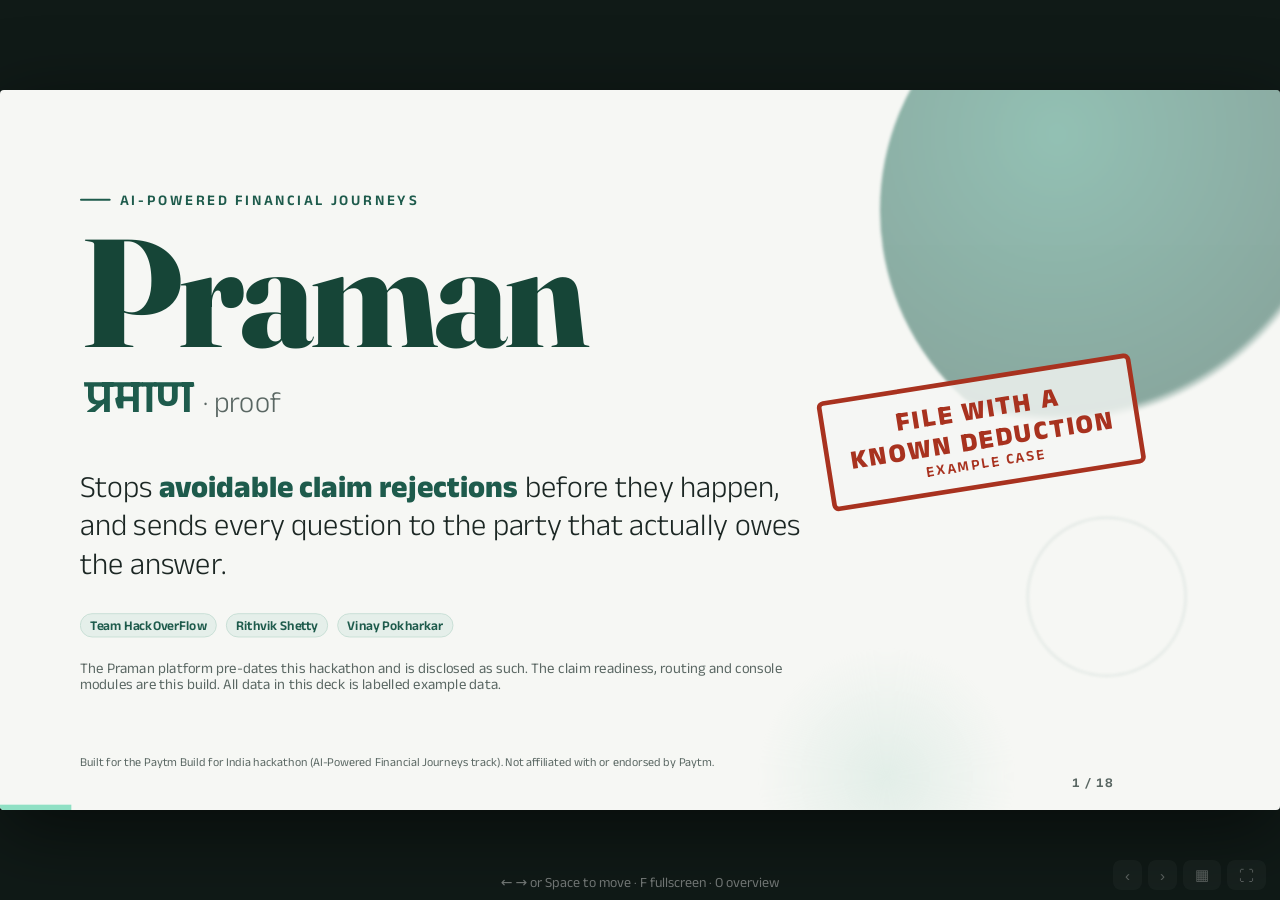
==== frontend/public/deck/index.html @ ea8243c9 "Add the pitch deck and the RAG/Sarvam Q&A prep page 18 animated slides and a 5-page Q&A prep, both s" ====
<!doctype html>
<html lang="en">
<head>
<meta charset="utf-8">
<meta name="viewport" content="width=device-width, initial-scale=1">
<title>Praman: pitch deck</title>
<link rel="preconnect" href="https://fonts.googleapis.com">
<link rel="preconnect" href="https://fonts.gstatic.com" crossorigin>
<link href="https://fonts.googleapis.com/css2?family=Anek+Devanagari:wght@400;600;800&family=Anek+Latin:wght@300;400;600;800&family=Fraunces:opsz,wght@9..144,500;9..144,700;9..144,800&display=swap" rel="stylesheet">
<style>
:root{
  --paper:#f6f7f4; --ink:#1c2724; --muted:#5a6763; --line:#d8ddd9;
  --pine:#1e5b4c; --pine-dark:#164537; --pine-wash:#e5efea;
  --stamp:#a8321f; --stamp-wash:#f8e8e4; --amber:#9a5f0c; --amber-wash:#f8eedc;
  --serif:"Fraunces",Georgia,serif;
  --sans:"Anek Latin","Anek Devanagari",ui-sans-serif,system-ui,sans-serif;
  --ease:cubic-bezier(.2,.8,.2,1);
}
*{box-sizing:border-box;margin:0;padding:0}
html,body{height:100%;overflow:hidden;background:#101a17;font-family:var(--sans);color:var(--ink);font-feature-settings:"tnum" 1}
#viewport{position:fixed;inset:0;display:grid;place-items:center}
#stage{width:1920px;height:1080px;position:absolute;left:50%;top:50%;transform:translate(-50%,-50%);transform-origin:center;flex:none;background:var(--paper);overflow:hidden;border-radius:6px;box-shadow:0 30px 120px #0008}

/* ---------- slides ---------- */
.slide{position:absolute;inset:0;padding:96px 120px 120px;display:flex;flex-direction:column;visibility:hidden;opacity:0;transition:opacity .5s var(--ease),visibility 0s .5s}
.slide.active{visibility:visible;opacity:1;transition:opacity .5s var(--ease)}
.slide.dark{background:var(--pine-dark);color:#f2f6f3}
.slide.dark .eyebrow{color:#9fd1c0}
.slide.dark .muted{color:#b8cdc5}
.eyebrow{font-weight:600;letter-spacing:.18em;text-transform:uppercase;font-size:22px;color:var(--pine);margin-bottom:22px;display:flex;gap:14px;align-items:center}
.eyebrow::before{content:"";width:46px;height:3px;background:currentColor;border-radius:2px}
h1,h2,h3{font-family:var(--serif);font-weight:700;letter-spacing:-.01em;line-height:1.05}
h2{font-size:78px;max-width:1500px}
h2 em{font-style:normal;color:var(--pine)} .dark h2 em{color:#8fe0c4}
.sub{font-size:32px;color:var(--muted);margin-top:22px;max-width:1350px;line-height:1.35}
.muted{color:var(--muted)}
.body{flex:1;display:flex;align-items:center;gap:60px;margin-top:40px;min-height:0}
.badge{display:inline-flex;align-items:center;gap:8px;font-size:20px;font-weight:600;padding:6px 14px;border-radius:99px;background:var(--amber-wash);color:var(--amber);border:1.5px solid #e6cd9e;white-space:nowrap}
.badge.pine{background:var(--pine-wash);color:var(--pine);border-color:#b8d6cb}
.badge.red{background:var(--stamp-wash);color:var(--stamp);border-color:#e9bdb4}
.note{font-size:20px;color:var(--muted)}
.footer-credit{position:absolute;left:120px;right:120px;bottom:62px;font-size:18px;color:var(--muted);display:flex;justify-content:space-between}
.dark .footer-credit{color:#a5bdb4}

/* ---------- reveal ---------- */
.rv{opacity:0;transform:translateY(34px)}
.active .rv{animation:rise .8s var(--ease) forwards;animation-delay:calc(var(--i,0)*110ms + 150ms)}
.rv.pop{transform:scale(.8)}
.active .rv.pop{animation-name:pop;animation-timing-function:cubic-bezier(.3,1.5,.5,1)}
.rv.left{transform:translateX(-60px)} .active .rv.left{animation-name:fromLeft}
.rv.right{transform:translateX(60px)} .active .rv.right{animation-name:fromRight}
@keyframes rise{to{opacity:1;transform:none}}
@keyframes pop{to{opacity:1;transform:none}}
@keyframes fromLeft{to{opacity:1;transform:none}}
@keyframes fromRight{to{opacity:1;transform:none}}

/* ---------- 1 title ---------- */
#s1{justify-content:center}
#s1 .bg{position:absolute;inset:0;overflow:hidden;pointer-events:none}
#s1 .orb{position:absolute;border-radius:50%;filter:blur(2px);opacity:.5}
#s1 .o1{width:760px;height:760px;right:-160px;top:-200px;background:radial-gradient(circle at 35% 35%,#2f8a73,#1e5b4c 60%,transparent 62%);animation:drift 14s ease-in-out infinite alternate}
#s1 .o2{width:420px;height:420px;right:380px;bottom:-160px;background:radial-gradient(circle,#cfe5dc,transparent 65%);animation:drift 11s ease-in-out infinite alternate-reverse}
#s1 .o3{width:240px;height:240px;right:140px;bottom:200px;border:3px solid #1e5b4c33;background:none;animation:drift 9s ease-in-out infinite alternate}
@keyframes drift{from{transform:translate(0,0) scale(1)}to{transform:translate(-40px,30px) scale(1.06)}}
#s1 .name{font-family:var(--serif);font-weight:800;font-size:230px;line-height:.9;letter-spacing:-.03em;color:var(--pine-dark)}
#s1 .name span{display:inline-block;opacity:0;transform:translateY(80px) rotate(4deg)}
.active#s1 .name span{animation:letter .9s var(--ease) forwards;animation-delay:calc(var(--k)*80ms + 200ms)}
@keyframes letter{to{opacity:1;transform:none}}
#s1 .deva{font-size:70px;font-weight:600;color:var(--pine);margin:6px 0 0 8px}
#s1 .tag{font-size:46px;max-width:1100px;margin-top:36px;line-height:1.25;font-weight:300}
#s1 .tag b{font-weight:800;color:var(--pine)}
#s1 .team{margin-top:46px;display:flex;gap:14px;flex-wrap:wrap}
#s1 .stamp{position:absolute;right:210px;top:430px;transform:rotate(-9deg) scale(2.4);opacity:0;border:7px solid var(--stamp);color:var(--stamp);padding:18px 30px;font-weight:800;font-size:40px;letter-spacing:.08em;text-align:center;line-height:1.15;border-radius:10px;background:#f6f7f4cc}
.active#s1 .stamp{animation:slam .6s cubic-bezier(.5,0,.3,1.4) forwards 1.8s}
.stamp small{display:block;font-size:22px;letter-spacing:.14em;font-weight:600}
@keyframes slam{60%{opacity:1;transform:rotate(-9deg) scale(.94)}to{opacity:1;transform:rotate(-9deg) scale(1)}}
#s1 .disclose{margin-top:34px;font-size:22px;color:var(--muted);max-width:1100px}

/* ---------- 2 problem ---------- */
.cards4{display:grid;grid-template-columns:repeat(4,1fr);gap:28px;width:100%}
.card{background:#fff;border:1.5px solid var(--line);border-radius:22px;padding:34px 32px;position:relative;overflow:hidden}
.card h3{font-size:36px;margin:18px 0 10px}
.card p{font-size:25px;color:var(--muted);line-height:1.35}
.ico{width:76px;height:76px;border-radius:20px;background:var(--stamp-wash);display:grid;place-items:center}
.ico svg{width:44px;height:44px;stroke:var(--stamp);fill:none;stroke-width:2.4;stroke-linecap:round;stroke-linejoin:round}
.ico.pine{background:var(--pine-wash)} .ico.pine svg{stroke:var(--pine)}
.ico.amber{background:var(--amber-wash)} .ico.amber svg{stroke:var(--amber)}
.card .x{position:absolute;right:22px;top:20px;font-weight:800;color:var(--stamp);font-size:20px;letter-spacing:.12em;opacity:0}
.active .card .x{animation:rise .5s forwards;animation-delay:calc(var(--i)*110ms + 1.4s)}
.banner{margin-top:44px;width:100%;background:var(--ink);color:#fff;border-radius:22px;padding:30px 44px;font-size:36px;font-family:var(--serif);display:flex;justify-content:space-between;align-items:center}
.banner b{color:#ff9d8a}

/* ---------- 3 relay ---------- */
.relay{display:grid;grid-template-columns:1fr 1fr;gap:50px;width:100%}
.lane{background:#fff;border:1.5px solid var(--line);border-radius:26px;padding:34px 38px 38px}
.lane h3{font-size:34px;margin-bottom:6px}
.lane.good{border-color:#9cc7b9;background:linear-gradient(#fff,var(--pine-wash))}
.track{position:relative;height:300px;margin-top:20px}
.node{position:absolute;width:190px;text-align:center;font-weight:600;font-size:23px;transform:translate(-50%,-50%);top:50%}
.node i{display:block;width:96px;height:96px;margin:0 auto 12px;border-radius:50%;background:var(--ink);color:#fff;font-style:normal;display:grid;place-items:center;font-size:42px}
.node.pr i{background:var(--pine)} .node.ins i{background:#42524d} .node.dist i{background:var(--amber)}
.node.dim{opacity:.28}
.wire{position:absolute;top:50%;height:4px;background:var(--line);border-radius:3px;transform:translateY(-50%)}
.pkt{position:absolute;top:50%;width:26px;height:26px;margin-top:-13px;border-radius:50%;background:var(--stamp);opacity:0}
.active .pkt{animation:travel 2.4s linear infinite;animation-delay:var(--dl,0s)}
.pkt.back{background:var(--amber);animation-name:travelBack}
.pkt.go{background:var(--pine)}
@keyframes travel{0%{left:var(--a);opacity:0}10%{opacity:1}90%{opacity:1}100%{left:var(--b);opacity:0}}
@keyframes travelBack{0%{left:var(--b);opacity:0}10%{opacity:1}90%{opacity:1}100%{left:var(--a);opacity:0}}
.lane .cap{font-size:25px;color:var(--muted);line-height:1.35;margin-top:10px}
.lane .cap b{color:var(--ink)}

/* ---------- 4 promises ---------- */
.three{display:grid;grid-template-columns:repeat(3,1fr);gap:30px;width:100%}
.promise{background:#fff;border-radius:26px;border:1.5px solid var(--line);padding:42px 38px;position:relative;overflow:hidden;min-height:430px}
.promise .n{font-family:var(--serif);font-size:130px;font-weight:800;color:var(--pine-wash);position:absolute;right:26px;top:-8px;line-height:1}
.promise h3{font-size:44px;margin:90px 0 16px;position:relative}
.promise p{font-size:27px;color:var(--muted);line-height:1.4;position:relative}
.nots{margin-top:36px;display:flex;gap:16px;align-items:center;font-size:24px;color:var(--muted);flex-wrap:wrap}

/* ---------- 5 architecture ---------- */
.arch{display:grid;grid-template-columns:230px 24px 270px 24px 270px 24px 1fr 24px 250px;align-items:center;width:100%;gap:0}
.col{display:flex;flex-direction:column;gap:16px}
.box{background:#fff;border:2px solid var(--line);border-radius:18px;padding:18px 20px;font-size:21px;line-height:1.25;transition:all .5s var(--ease);position:relative}
.box b{display:block;font-size:25px;font-family:var(--serif);margin-bottom:4px}
.box.lit{border-color:var(--pine);background:var(--pine-wash);transform:scale(1.04);box-shadow:0 14px 34px #1e5b4c33}
.arrow{font-size:34px;color:var(--line);text-align:center;transition:color .4s}
.arrow.lit{color:var(--pine)}
.lanes .box{padding:14px 18px;font-size:19px}
.lanes .box b{font-size:22px}
.lanes{display:flex;flex-direction:column;gap:14px}
.pipeline{display:flex;gap:8px;align-items:center;flex-wrap:wrap;margin-top:6px;font-size:17px;color:var(--muted)}
.pipeline u{text-decoration:none;background:#fff;border:1.5px solid var(--line);padding:3px 9px;border-radius:8px;transition:.4s}
.pipeline u.lit{background:var(--pine);color:#fff;border-color:var(--pine)}

/* ---------- 5b news ---------- */
.nw{display:grid;grid-template-columns:1fr 1fr;gap:50px;width:100%;align-items:stretch}
.nwflow{display:flex;flex-direction:column;gap:14px}
.nwrow{display:grid;grid-template-columns:1fr 38px 1fr;align-items:center;gap:0}
.feeds{display:grid;grid-template-columns:1fr 1fr;gap:10px}
.feed{background:#fff;border:2px solid var(--line);border-radius:14px;padding:12px 16px;font-size:21px;font-weight:600;transition:all .5s var(--ease);position:relative}
.feed small{display:block;font-weight:400;font-size:16px;color:var(--muted)}
.feed.lit{border-color:var(--pine);background:var(--pine-wash);transform:scale(1.03)}
.feed.lit::after{content:"";position:absolute;right:12px;top:14px;width:12px;height:12px;border-radius:50%;background:var(--pine);animation:pulse2 1.4s infinite}
@keyframes pulse2{0%{box-shadow:0 0 0 0 #1e5b4c88}100%{box-shadow:0 0 0 14px #1e5b4c00}}
.nstep{background:#fff;border:2px solid var(--line);border-radius:16px;padding:14px 20px;font-size:23px;transition:all .5s var(--ease)}
.nstep b{font-family:var(--serif);font-size:25px;display:block}
.nstep span{color:var(--muted);font-size:19px}
.nstep.lit{border-color:var(--pine);background:var(--pine-wash)}
.ndown{text-align:center;color:var(--line);font-size:26px;line-height:.8;transition:color .4s}
.ndown.lit{color:var(--pine)}
.ans{background:#fff;border:2px solid var(--line);border-radius:24px;padding:30px 34px;display:flex;flex-direction:column;gap:16px;opacity:.25;transition:opacity .7s}
.ans.on{opacity:1;border-color:#9cc7b9;box-shadow:0 20px 50px #1e5b4c1f}
.ans .q{font-size:22px;color:var(--muted)}
.ans .a{font-size:27px;line-height:1.4}
.ans .cite{display:inline-block;font-size:20px;background:var(--amber-wash);color:var(--amber);border:1.5px solid #e6cd9e;border-radius:99px;padding:4px 14px;font-weight:600}
.ans .notebox{font-size:21px;background:var(--stamp-wash);border-left:6px solid var(--stamp);padding:12px 18px;border-radius:0 12px 12px 0;color:#5b1f14}
.nrules{display:flex;gap:10px;flex-wrap:wrap;margin-top:auto}

/* ---------- 6 readiness ---------- */
.demo{display:grid;grid-template-columns:600px 1fr;gap:56px;width:100%;align-items:stretch}
.phone{background:#e9efe9;border-radius:44px;border:10px solid var(--ink);height:690px;display:flex;flex-direction:column;overflow:hidden;box-shadow:0 30px 60px #0003}
.phone .top{background:var(--pine-dark);color:#fff;padding:18px 24px;font-weight:600;font-size:23px;display:flex;justify-content:space-between}
.phone .msgs{flex:1;padding:18px;display:flex;flex-direction:column;gap:12px;overflow:hidden;justify-content:flex-end}
.msg{max-width:88%;padding:12px 16px;border-radius:16px;font-size:21px;line-height:1.3;opacity:0;transform:translateY(16px) scale(.96);transition:all .45s var(--ease)}
.msg.show{opacity:1;transform:none}
.msg.me{align-self:flex-end;background:#d9f0d2;border-bottom-right-radius:4px}
.msg.bot{align-self:flex-start;background:#fff;border-bottom-left-radius:4px}
.msg .wave{display:flex;gap:3px;align-items:center;height:26px}
.msg .wave i{display:block;width:4px;background:var(--pine);border-radius:2px;animation:wave 1s ease-in-out infinite}
@keyframes wave{50%{height:100%}}
.msg .wave i{height:30%}
.msg .photo{width:150px;height:76px;border-radius:10px;background:repeating-linear-gradient(0deg,#fff 0 12px,#e5ebe7 12px 14px);border:1.5px solid var(--line);display:grid;place-items:center;font-size:18px;color:var(--muted)}
.typing{display:inline-flex;gap:5px}.typing i{width:8px;height:8px;border-radius:50%;background:#99a;animation:blink 1s infinite}.typing i:nth-child(2){animation-delay:.2s}.typing i:nth-child(3){animation-delay:.4s}
@keyframes blink{50%{opacity:.2}}
.calc{background:#fff;border:1.5px solid var(--line);border-radius:26px;padding:30px 36px;display:flex;flex-direction:column;gap:18px}
.calc h3{font-size:30px}
.bill{display:flex;height:84px;border-radius:14px;overflow:hidden;border:1.5px solid var(--line);width:100%}
.seg{height:100%;display:grid;place-items:center;font-size:19px;font-weight:600;color:#fff;transform-origin:left;transform:scaleX(0);transition:transform 1s var(--ease);white-space:nowrap}
.seg.on{transform:none}
.seg.ded{background:var(--amber);justify-content:start;padding-left:22px;position:relative} .seg.exm{background:var(--pine)}
.seg.cut{background:repeating-linear-gradient(45deg,var(--stamp) 0 10px,#c4513d 10px 20px)}
.legend{display:flex;gap:26px;font-size:21px;color:var(--muted);flex-wrap:wrap}
.legend span::before{content:"";display:inline-block;width:16px;height:16px;border-radius:4px;margin-right:8px;vertical-align:-2px;background:var(--c)}
.formula{display:grid;grid-template-columns:repeat(3,1fr);gap:14px}
.f{background:var(--paper);border-radius:16px;padding:14px 18px;opacity:0;transform:translateY(14px);transition:all .6s var(--ease)}
.f.on{opacity:1;transform:none}
.f small{display:block;font-size:18px;color:var(--muted);margin-bottom:4px}
.f strong{font-family:var(--serif);font-size:34px}
.result{display:flex;align-items:center;gap:24px;background:var(--amber-wash);border:2px solid #e6cd9e;border-radius:20px;padding:16px 28px;opacity:0;transform:scale(.96);transition:all .6s var(--ease)}
.result.on{opacity:1;transform:none}
.result .big{font-family:var(--serif);font-weight:800;font-size:68px;color:var(--amber)}
.result p{font-size:23px;line-height:1.3}

/* ---------- 7 outcomes ---------- */
.out{display:grid;grid-template-columns:repeat(3,1fr);gap:30px;width:100%}
.oc{border-radius:26px;padding:40px 36px;min-height:470px;border:3px solid;position:relative;display:flex;flex-direction:column}
.oc.file{background:var(--pine-wash);border-color:var(--pine)}
.oc.hold{background:var(--stamp-wash);border-color:var(--stamp)}
.oc.cut{background:var(--amber-wash);border-color:var(--amber)}
.oc .lab{font-weight:800;letter-spacing:.14em;font-size:21px}
.oc.file .lab{color:var(--pine)} .oc.hold .lab{color:var(--stamp)} .oc.cut .lab{color:var(--amber)}
.oc h3{font-size:52px;margin:16px 0 18px}
.oc p{font-size:26px;line-height:1.38}
.oc .ex{margin-top:auto;font-size:22px;color:var(--muted);border-top:1.5px dashed #0003;padding-top:16px}
.oc .ex b{display:block;font-size:34px;font-family:var(--serif);color:var(--ink)}
.demo-tag{position:absolute;top:-18px;right:26px;background:var(--ink);color:#fff;font-size:18px;font-weight:600;padding:5px 14px;border-radius:99px}
.nextact{margin-top:34px;font-size:30px;display:flex;gap:18px;align-items:center}
.nextact b{font-family:var(--serif)}

/* ---------- 8 engine ---------- */
.rules{flex:1.5;display:flex;flex-direction:column;gap:11px}
.rule{display:grid;grid-template-columns:420px 210px 1fr;align-items:center;gap:18px;background:#fff;border:1.5px solid var(--line);border-radius:14px;padding:11px 20px;font-size:22px}
.rule code{font-family:ui-monospace,Consolas,monospace;font-size:21px;color:var(--pine-dark);font-weight:600}
.kind{font-family:ui-monospace,Consolas,monospace;font-size:17px;background:var(--paper);border:1px solid var(--line);padding:3px 10px;border-radius:7px;color:var(--muted);justify-self:start}
.eff{font-size:20px;color:var(--muted)}
.side{flex:1;display:flex;flex-direction:column;gap:22px}
.pure{background:var(--ink);color:#fff;border-radius:24px;padding:30px 34px}
.pure h3{font-size:34px;margin-bottom:14px;color:#8fe0c4}
.pure li{list-style:none;font-size:25px;padding:7px 0;display:flex;gap:12px}
.pure li::before{content:"✓";color:#8fe0c4;font-weight:800}
.three-tests{background:#fff;border:1.5px solid var(--line);border-radius:24px;padding:26px 32px}
.three-tests h3{font-size:30px;margin-bottom:14px}
.chips{display:flex;gap:12px;flex-wrap:wrap}

/* ---------- 9 missing fact ---------- */
.facts{display:grid;grid-template-columns:repeat(3,1fr);gap:20px;flex:1.1}
.fact{background:#fff;border:2px dashed var(--line);border-radius:18px;padding:20px 24px;transition:all .6s var(--ease);min-height:128px}
.fact small{display:block;color:var(--muted);font-size:20px;font-family:ui-monospace,Consolas,monospace}
.fact strong{font-family:var(--serif);font-size:48px;color:#b9c2be}
.fact.on{border-style:solid;border-color:var(--pine);background:var(--pine-wash)}
.fact.on strong{color:var(--pine-dark)}
.verdictbox{flex:1;border-radius:28px;padding:40px 44px;transition:all .6s var(--ease);border:3px solid;min-height:480px;display:flex;flex-direction:column;gap:14px}
.verdictbox.pending{background:#fff;border-color:var(--line)}
.verdictbox.done{background:var(--stamp-wash);border-color:var(--stamp)}
.verdictbox .lab{font-weight:800;letter-spacing:.14em;font-size:22px}
.verdictbox h3{font-size:58px}
.verdictbox p{font-size:28px;line-height:1.4}
.verdictbox .swap{transition:opacity .35s}

/* ---------- 10 checklist ---------- */
.cl{display:grid;grid-template-columns:1fr 1fr;gap:56px;width:100%;align-items:center}
.slots{display:flex;flex-direction:column;gap:14px}
.slot{display:flex;align-items:center;gap:22px;background:#fff;border:2px solid var(--line);border-radius:18px;padding:18px 26px;font-size:30px;transition:all .5s var(--ease)}
.slot .n{width:44px;height:44px;border-radius:50%;background:var(--paper);display:grid;place-items:center;font-size:22px;font-weight:700;color:var(--muted);transition:.4s;flex:none}
.slot .st{margin-left:auto;font-size:21px;color:var(--muted)}
.slot.got{border-color:var(--pine);background:var(--pine-wash)}
.slot.got .n{background:var(--pine);color:#fff}
.slot.got .st{color:var(--pine);font-weight:600}
.slot.flash{transform:scale(1.03)}
.inbox{position:relative;height:520px;background:#e9efe9;border-radius:30px;overflow:hidden;padding:26px}
.inbox .big{position:absolute;right:28px;top:20px;font-family:var(--serif);font-size:80px;font-weight:800;color:var(--pine)}
.fly{position:absolute;left:-240px;top:calc(var(--y)*1px);width:210px;height:130px;background:#fff;border:2px solid var(--line);border-radius:12px;display:grid;place-items:center;font-size:19px;color:var(--muted);padding:10px;text-align:center;box-shadow:0 12px 26px #0002}
.reply{position:absolute;left:26px;right:26px;bottom:26px;background:#fff;border-radius:16px;padding:16px 20px;font-size:23px;line-height:1.3;transition:opacity .4s}

/* ---------- 11 router ---------- */
table.rt{width:100%;border-collapse:separate;border-spacing:0 10px;font-size:25px}
.rt th{text-align:left;font-size:19px;letter-spacing:.14em;text-transform:uppercase;color:var(--muted);padding:0 22px 4px;font-weight:600}
.rt td{background:#fff;padding:16px 22px;border-top:1.5px solid var(--line);border-bottom:1.5px solid var(--line)}
.rt td:first-child{border-left:1.5px solid var(--line);border-radius:16px 0 0 16px}
.rt td:last-child{border-right:1.5px solid var(--line);border-radius:0 16px 16px 0}
.rt tr.rv td{transition:background .5s}
.rt tr.mine td{background:var(--amber-wash)}
.rt tr.hot td{background:var(--pine-wash)}
.rt .own{font-weight:600}

/* ---------- 12 leverage ---------- */
.lev{display:grid;grid-template-columns:1fr 760px;gap:60px;width:100%;align-items:center}
.tl{position:relative;height:150px;margin:20px 0 10px}
.tl .bar{position:absolute;left:0;right:0;top:62px;height:26px;border-radius:13px;background:var(--line)}
.tl .fill{position:absolute;left:0;top:62px;height:26px;border-radius:13px;background:var(--pine);width:0;transition:width 3.2s cubic-bezier(.3,.6,.2,1)}
.tl .mark{position:absolute;top:30px;width:4px;height:90px;background:var(--stamp);left:calc(60/72*100%)}
.tl .mark span{position:absolute;top:-34px;left:-70px;width:150px;text-align:center;font-weight:700;color:var(--stamp);font-size:22px}
.tl .mark::after{content:"";position:absolute;left:-8px;top:36px;width:20px;height:20px;border-radius:50%;background:var(--stamp);animation:pulse 1.4s infinite}
@keyframes pulse{0%{box-shadow:0 0 0 0 #a8321f88}100%{box-shadow:0 0 0 26px #a8321f00}}
.tl .ticks{position:absolute;top:104px;left:0;right:0;display:flex;justify-content:space-between;font-size:20px;color:var(--muted)}
.tl .now{position:absolute;top:0;font-family:var(--serif);font-size:44px;font-weight:800;color:var(--pine);left:0;transition:left 3.2s cubic-bezier(.3,.6,.2,1)}
.ground{margin-top:14px;font-size:30px;line-height:1.4;background:var(--pine-wash);border-left:8px solid var(--pine);padding:24px 30px;border-radius:0 18px 18px 0;opacity:0;transition:opacity .7s}
.ground.on{opacity:1}
.letter{background:#fff;border-radius:10px;padding:36px 42px;box-shadow:0 30px 60px #0002;transform:rotate(1.2deg);position:relative;border:1.5px solid var(--line)}
.letter .to{font-size:20px;color:var(--muted);margin-bottom:8px}
.letter .to b{color:var(--ink);font-size:24px;display:block}
.letter p{font-size:23px;line-height:1.42;margin:12px 0}
.letter .btn{margin-top:14px;display:inline-block;padding:14px 30px;border-radius:99px;font-weight:700;font-size:24px;background:var(--pine);color:#fff;transition:all .4s;cursor:default}
.letter .btn.press{transform:scale(.93)}
.letter .btn.done{background:var(--pine-wash);color:var(--pine);border:2px solid var(--pine)}
.letter .ok{margin-left:18px;font-size:22px;color:var(--muted)}

/* ---------- 13 console ---------- */
.con{display:grid;grid-template-columns:560px 1fr;gap:50px;width:100%}
.head{background:var(--ink);color:#fff;border-radius:26px;padding:42px 44px}
.head .lab{font-size:20px;letter-spacing:.14em;color:#8fe0c4;font-weight:600}
.head .h{font-family:var(--serif);font-size:62px;line-height:1.1;margin:12px 0 22px}
.head .h b{color:#8fe0c4}
.counters{display:grid;grid-template-columns:1fr 1fr;gap:12px;margin-top:18px}
.ctr{background:#fff;border:1.5px solid var(--line);border-radius:14px;padding:12px 16px;font-size:19px;color:var(--muted)}
.ctr b{display:block;font-family:var(--serif);font-size:40px;color:var(--pine-dark)}
.case{display:grid;grid-template-columns:230px 1fr 180px;gap:14px;align-items:center;background:#fff;border:1.5px solid var(--line);border-radius:16px;padding:16px 22px;font-size:23px}
.case small{color:var(--muted);display:block;font-size:18px}
.cases{display:flex;flex-direction:column;gap:12px}

/* ---------- 14 languages ---------- */
.pills{display:flex;flex-wrap:wrap;gap:16px;max-width:1100px}
.pill{font-size:40px;font-weight:600;padding:12px 30px 10px;border-radius:34px;display:flex;flex-direction:column;align-items:center;line-height:1.2;background:#ffffff14;border:2px solid #ffffff30;color:#fff}
.pill small{font-size:20px;font-weight:400;letter-spacing:.06em;opacity:.8;margin-top:2px}
.dark .pill:nth-child(3n){background:#8fe0c422}
.pill.rv{transform:scale(.6)}
.vp{display:flex;flex-direction:column;gap:20px;flex:1}
.vp .row{display:flex;gap:20px;align-items:center;font-size:30px;background:#ffffff12;border:1.5px solid #ffffff2a;border-radius:20px;padding:22px 28px}
.mic{width:70px;height:70px;border-radius:50%;background:#8fe0c4;color:var(--pine-dark);display:grid;place-items:center;font-size:32px;flex:none;position:relative}
.mic::after{content:"";position:absolute;inset:0;border-radius:50%;border:3px solid #8fe0c4;animation:ring 1.8s infinite}
@keyframes ring{to{transform:scale(1.7);opacity:0}}
.keep{display:flex;gap:12px;margin-top:10px;font-size:24px;flex-wrap:wrap}
.keep span{background:#ffffff1c;padding:6px 16px;border-radius:99px}

/* ---------- 15 trust ---------- */
.six{display:grid;grid-template-columns:repeat(3,1fr);gap:24px;width:100%}
.tc{background:#fff;border:1.5px solid var(--line);border-radius:22px;padding:28px 30px;min-height:280px}
.tc h3{font-size:34px;margin:12px 0 10px}
.tc p{font-size:23px;line-height:1.38;color:var(--muted)}
.del{margin-top:14px;display:flex;flex-direction:column;gap:8px}
.del div{font-size:20px;background:var(--paper);border-radius:10px;padding:8px 14px;transition:all .7s var(--ease);display:flex;justify-content:space-between}
.del.go div{opacity:0;transform:translateX(60px);height:0;padding:0 14px;margin:-4px 0}
.del.go div:nth-child(2){transition-delay:.15s}.del.go div:nth-child(3){transition-delay:.3s}

/* ---------- 16 proof ---------- */
.stats{display:grid;grid-template-columns:repeat(4,1fr);gap:26px;width:100%}
.stat{background:#fff;border:1.5px solid var(--line);border-radius:24px;padding:34px 32px}
.stat b{font-family:var(--serif);font-size:110px;color:var(--pine);display:block;line-height:1}
.stat span{font-size:25px;color:var(--muted);display:block;margin-top:12px;line-height:1.3}
.nx{display:grid;grid-template-columns:1fr 1fr;gap:30px;width:100%;margin-top:30px}
.nx>div{border-radius:22px;padding:28px 34px;font-size:25px;line-height:1.5}
.nx h3{font-size:32px;margin-bottom:10px}
.built{background:var(--pine-wash)} .next{background:#fff;border:2px dashed #b3bdb8}
.nx li{margin-left:26px}

/* ---------- 17 close ---------- */
#s17{justify-content:center;align-items:flex-start}
#s17 h2{font-size:122px;max-width:1650px}
#s17 .sub{color:#c8dbd3;font-size:38px}
#s17 .stamp2{margin-top:50px;display:inline-flex;gap:16px;flex-wrap:wrap}

/* ---------- chrome ---------- */
#bar{position:absolute;left:0;bottom:0;height:8px;background:var(--pine);width:0;transition:width .5s var(--ease);z-index:5}
.dark ~ #bar{background:#8fe0c4}
#count{position:absolute;right:250px;bottom:30px;font-size:20px;color:var(--muted);z-index:5;font-weight:600;letter-spacing:.1em}
#brand{position:absolute;left:56px;top:34px;font-family:var(--serif);font-weight:700;font-size:26px;z-index:5;color:var(--pine-dark);opacity:.9}
#hint{position:fixed;bottom:10px;left:50%;transform:translateX(-50%);font-size:14px;color:#ffffff66;z-index:9;transition:opacity 1s}
#nav{position:fixed;right:14px;bottom:10px;display:flex;gap:6px;z-index:9;opacity:.3;transition:opacity .3s}#nav:hover{opacity:1}
#nav button{background:#ffffff1c;color:#fff;border:0;border-radius:8px;padding:6px 12px;font-size:15px;cursor:pointer}
#nav button:hover{background:#ffffff40}
body.dark-ui #brand{color:#9fd1c0} body.dark-ui #count{color:#a5bdb4}

/* overview */
body.overview #stage{transform:none!important;left:0;top:0;width:auto;height:auto;background:#101a17;box-shadow:none;overflow:auto;position:fixed;inset:0;display:grid;grid-template-columns:repeat(4,1fr);gap:18px;padding:30px;align-content:start}
body.overview #viewport{display:block;overflow:auto}
body.overview .slide{position:relative;inset:auto;visibility:visible;opacity:1;width:1920px;height:1080px;zoom:.2;cursor:pointer;border-radius:12px;pointer-events:auto}
body.overview .rv,body.overview .seg,body.overview .f,body.overview .msg{opacity:1!important;transform:none!important}
body.overview #bar,body.overview #count,body.overview #brand{display:none}

@media (prefers-reduced-motion:reduce){
  *{animation-duration:.01ms!important;animation-delay:0s!important;transition-duration:.01ms!important}
  .rv{opacity:1;transform:none}
}
</style>
</head>
<body>
<div id="viewport">
<div id="stage">
<div id="brand">Praman · प्रमाण</div>

<!-- 1 TITLE -->
<section class="slide" id="s1" data-title="Praman">
  <div class="bg"><div class="orb o1"></div><div class="orb o2"></div><div class="orb o3"></div></div>
  <div class="eyebrow rv" style="--i:0">AI-Powered Financial Journeys</div>
  <div class="name" aria-label="Praman"><span style="--k:0">P</span><span style="--k:1">r</span><span style="--k:2">a</span><span style="--k:3">m</span><span style="--k:4">a</span><span style="--k:5">n</span></div>
  <div class="deva rv" style="--i:7">प्रमाण <span class="muted" style="font-weight:300;font-size:44px">· proof</span></div>
  <p class="tag rv" style="--i:8">Stops <b>avoidable claim rejections</b> before they happen, and sends every question to the party that actually owes the answer.</p>
  <div class="team rv" style="--i:9">
    <span class="badge pine">Team HackOverFlow</span><span class="badge pine">Rithvik Shetty</span><span class="badge pine">Vinay Pokharkar</span>
  </div>
  <div class="stamp">FILE WITH A<br>KNOWN DEDUCTION<small>EXAMPLE CASE</small></div>
  <p class="disclose rv" style="--i:10">The Praman platform pre-dates this hackathon and is disclosed as such. The claim readiness, routing and console modules are this build. All data in this deck is labelled example data.</p>
  <div class="footer-credit"><span>Built for the Paytm Build for India hackathon (AI-Powered Financial Journeys track). Not affiliated with or endorsed by Paytm.</span></div>
</section>

<!-- 2 PROBLEM -->
<section class="slide" id="s2" data-title="The problem">
  <div class="eyebrow rv">The problem</div>
  <h2 class="rv" style="--i:1">A claim is usually cut for reasons <em>visible before filing.</em></h2>
  <div class="body" style="flex-direction:column;align-items:stretch;justify-content:center;gap:0">
    <div class="cards4">
      <div class="card rv" style="--i:2"><span class="x" style="--i:0">STOPPED</span><div class="ico"><svg viewBox="0 0 24 24"><circle cx="12" cy="12" r="9"/><path d="M12 7v5l3 2"/></svg></div><h3>Waiting period</h3><p>The treatment is still inside the wait. The policy is too young.</p></div>
      <div class="card rv" style="--i:3"><span class="x" style="--i:1">STOPPED</span><div class="ico"><svg viewBox="0 0 24 24"><circle cx="12" cy="12" r="9"/><path d="M5.6 5.6l12.8 12.8"/></svg></div><h3>Excluded</h3><p>The procedure is on the policy's list of things it never pays for.</p></div>
      <div class="card rv" style="--i:4"><span class="x" style="--i:2;color:var(--amber)">CUT</span><div class="ico amber"><svg viewBox="0 0 24 24"><path d="M3 18V8M3 14h18v4M21 14v-2a3 3 0 0 0-3-3h-7v5"/><circle cx="7" cy="11" r="1.6"/></svg></div><h3>Room above the cap</h3><p>The room costs more than the limit, so charges are cut in proportion.</p></div>
      <div class="card rv" style="--i:5"><span class="x" style="--i:3">STOPPED</span><div class="ico"><svg viewBox="0 0 24 24"><path d="M14 3H7a2 2 0 0 0-2 2v14a2 2 0 0 0 2 2h10a2 2 0 0 0 2-2V8z"/><path d="M14 3v5h5M9 14h6"/></svg></div><h3>Missing papers</h3><p>A discharge summary, a bill, an ID, still not in the file.</p></div>
    </div>
    <div class="banner rv" style="--i:7"><span>The problem shows up <b>after</b> the claim is paid for and filed.</span><span class="badge red" style="font-size:24px">Nobody warned them in advance</span></div>
  </div>
</section>

<!-- 3 RELAY -->
<section class="slide" id="s3" data-title="The relay">
  <div class="eyebrow rv">The distributor's problem</div>
  <h2 class="rv" style="--i:1">Support desks became <em>a relay.</em></h2>
  <div class="body">
    <div class="relay">
      <div class="lane rv left" style="--i:2">
        <h3>Today</h3>
        <div class="track">
          <div class="wire" style="left:12%;width:76%"></div>
          <div class="node" style="left:12%"><i>👤</i>Customer</div>
          <div class="node dist" style="left:50%"><i>🎧</i>Distributor desk</div>
          <div class="node ins" style="left:88%"><i>🏢</i>Insurer</div>
          <span class="pkt" style="--a:12%;--b:50%;--dl:0s"></span>
          <span class="pkt" style="--a:50%;--b:88%;--dl:.8s"></span>
          <span class="pkt back" style="--a:50%;--b:88%;--dl:1.5s"></span>
        </div>
        <p class="cap">The customer paid the distributor, so the distributor gets the question, even when <b>the insurer owns the answer.</b> Agents chase the insurer on the customer's behalf.</p>
      </div>
      <div class="lane good rv right" style="--i:3">
        <h3>With Praman</h3>
        <div class="track">
          <div class="wire" style="left:12%;width:76%;background:#9cc7b9"></div>
          <div class="node" style="left:12%"><i>👤</i>Customer</div>
          <div class="node pr" style="left:50%"><i>प्र</i>Praman</div>
          <div class="node ins" style="left:88%"><i>🏢</i>Insurer</div>
          <span class="pkt go" style="--a:12%;--b:50%;--dl:0s"></span>
          <span class="pkt go" style="--a:50%;--b:88%;--dl:.9s"></span>
          <div class="node dim" style="left:50%;top:6%;width:160px;font-size:18px"><i style="width:44px;height:44px;font-size:20px;background:var(--amber)">🎧</i>Distributor: not involved</div>
        </div>
        <p class="cap">Praman sends the question <b>straight to the party that owes the answer,</b> by name. The ticket never reaches the distributor.</p>
      </div>
    </div>
  </div>
</section>

<!-- 4 PROMISES -->
<section class="slide" id="s4" data-title="Three promises">
  <div class="eyebrow rv">What Praman does</div>
  <h2 class="rv" style="--i:1">Three things, <em>each one tested.</em></h2>
  <div class="body" style="flex-direction:column;align-items:stretch;justify-content:center;gap:0">
    <div class="three">
      <div class="promise rv" style="--i:2"><span class="n">1</span><h3>Stops avoidable rejections</h3><p>A rule engine checks the claim against the policy and bill <b>before</b> filing. One of three answers: file, do not file yet, or file with a known deduction.</p></div>
      <div class="promise rv" style="--i:3"><span class="n">2</span><h3>Sends it to the right party</h3><p>A router names who owes the answer: insurer, lender or distributor. Each has its own first step and its own clock.</p></div>
      <div class="promise rv" style="--i:4"><span class="n">3</span><h3>Shows the distributor its benefit</h3><p>A console counts, from recorded events only, which cases needed the distributor and which went straight to the insurer.</p></div>
    </div>
    <div class="nots rv" style="--i:6"><b style="color:var(--ink)">What it does not do:</b> <span class="badge red">recommend a policy</span><span class="badge red">predict approval</span><span class="badge red">score credit</span><span class="badge red">file anything automatically</span></div>
  </div>
</section>

<!-- 5 ARCHITECTURE -->
<section class="slide" id="s5" data-title="How it works">
  <div class="eyebrow rv">How it works</div>
  <h2 class="rv" style="--i:1">One process. <em>Adapters at the edge.</em></h2>
  <div class="body">
    <div class="arch rv" style="--i:2">
      <div class="col"><div class="box" data-n="0"><b>Customer</b>WhatsApp, web chat, voice. 11 languages.</div></div>
      <div class="arrow" data-a="0">›</div>
      <div class="col"><div class="box" data-n="1"><b>Conversation</b>Consent before reading. Delete everything. Checklist.</div></div>
      <div class="arrow" data-a="1">›</div>
      <div class="col"><div class="box" data-n="2"><b>Classifier</b>question · grievance · pre-decision, plus product.</div></div>
      <div class="arrow" data-a="2">›</div>
      <div class="lanes">
        <div class="box" data-n="3"><b>Question → RAG</b>Answer only from sources, with a citation. Policy, rules and labelled news. No source, no answer.</div>
        <div class="box" data-n="4"><b>Pre-decision → Engine</b>
          <div class="pipeline"><u data-p="0">Doc AI</u>›<u data-p="1">confidence gate</u>›<u data-p="2">pure rule engine</u>›<u data-p="3">verdict</u></div></div>
        <div class="box" data-n="5"><b>Grievance → Router</b>Insurer, lender or distributor. Draft addressed by name.</div>
      </div>
      <div class="arrow" data-a="3">›</div>
      <div class="col"><div class="box" data-n="6"><b>Event log</b>every read, draft and answer</div><div class="box" data-n="7"><b>Console</b>reads events only</div></div>
    </div>
  </div>
</section>

<!-- 5b NEWS -->
<section class="slide" id="s5b" data-title="Always current">
  <div class="eyebrow rv">Always current</div>
  <h2 class="rv" style="--i:1">A live <em>news layer</em> keeps answers fresh.</h2>
  <div class="body" style="margin-top:26px">
    <div class="nw">
      <div class="nwflow rv left" style="--i:2">
        <div class="feeds" id="feeds5b">
          <div class="feed" data-f="0">RBI press release<small>official</small></div>
          <div class="feed" data-f="1">RBI notification<small>official</small></div>
          <div class="feed" data-f="2">Economic Times<small>news outlet</small></div>
          <div class="feed" data-f="3">Mint<small>news outlet</small></div>
        </div>
        <div class="ndown" data-d="0">▾</div>
        <div class="nstep" data-n="0"><b>1 · Allowlisted feeds only</b><span>https only. Title and summary only, no article pages. Refreshed every 60 minutes.</span></div>
        <div class="ndown" data-d="1">▾</div>
        <div class="nstep" data-n="1"><b>2 · Keep what matters</b><span>Insurance, IRDAI, ombudsman, grievance and similar words. Old items expire after 180 days.</span></div>
        <div class="ndown" data-d="2">▾</div>
        <div class="nstep" data-n="2"><b>3 · Index as "news", never verified</b><span>Kept apart from policies and regulation. At most 2 news passages per answer.</span></div>
      </div>
      <div class="rv right" style="--i:3;display:flex;flex-direction:column;gap:18px">
        <div class="ans" id="ans5b">
          <div class="q">Has the regulator said anything about customer complaints?</div>
          <div class="a">The Reserve Bank has asked banks to tackle repeat customer complaints and fix gaps in their grievance systems, as reported by Economic Times.</div>
          <div><span class="cite">[Economic Times, news 2026-10-02, p.1]</span> <span class="badge" style="font-size:17px;margin-left:6px">Not yet verified</span></div>
          <div class="notebox">This is from a news or press report. It is not your policy and not the rule itself, so check the original.</div>
        </div>
        <div class="nrules">
          <span class="badge pine">never changes the rule engine</span>
          <span class="badge pine">labelled as news in every answer</span>
          <span class="badge">IRDAI has no feed: its circulars are added as PDFs</span>
        </div>
      </div>
    </div>
  </div>
</section>

<!-- 6 READINESS DEMO -->
<section class="slide" id="s6" data-title="Claim readiness, live">
  <div class="eyebrow rv">Demo 1 · claim readiness</div>
  <h2 class="rv" style="--i:1;font-size:66px">A family member is being admitted. <em>What gets cut?</em></h2>
  <div class="body" style="margin-top:26px">
    <div class="demo">
      <div class="phone rv left" style="--i:2">
        <div class="top"><span>Praman</span><span style="opacity:.7;font-size:18px">example case</span></div>
        <div class="msgs" id="msgs6">
          <div class="msg me"><div class="wave"><i style="animation-delay:0s"></i><i style="animation-delay:.1s"></i><i style="animation-delay:.2s"></i><i style="animation-delay:.3s"></i><i style="animation-delay:.4s"></i><i style="animation-delay:.5s"></i><i style="animation-delay:.2s"></i><i style="animation-delay:.1s"></i></div><span style="font-size:17px;color:var(--muted)">Voice note, in Marathi · 0:12</span></div>
          <div class="msg me" style="display:flex;gap:8px"><div class="photo">📄 Policy</div><div class="photo">🧾 Hospital bill</div></div>
          <div class="msg bot"><b>Your room costs more than the policy allows.</b> About <b>₹35,625</b> will be cut from room, doctor and surgery charges. Medicines, tests and implants are not cut.<br><span class="badge" style="font-size:16px;margin-top:8px">Not yet verified</span></div>
          <div class="msg bot">Pick a room within the limit and nothing is cut. 🔊 <span style="color:var(--muted);font-size:17px">spoken reply</span></div>
        </div>
      </div>
      <div class="calc rv right" style="--i:3">
        <h3>The engine's working, on the example bill <span class="note" style="font-weight:400">· ₹1,33,850</span></h3>
        <div class="bill" id="bill6">
          <div class="seg ded" style="width:71%" data-s="0">Deductible ₹95,000</div>
          <div class="seg exm" style="width:29%" data-s="1">Exempt ₹38,850</div>
        </div>
        <div class="legend"><span style="--c:var(--amber)">room, nursing, surgeon, anaesthetist, theatre</span><span style="--c:var(--pine)">pharmacy, consumables, tests, scans: never cut</span></div>
        <div class="formula">
          <div class="f" data-f="0"><small>cap per day</small><strong>1% × ₹5,00,000 = ₹5,000</strong></div>
          <div class="f" data-f="1"><small>quoted per day</small><strong>₹8,000</strong></div>
          <div class="f" data-f="2"><small>ratio</small><strong>5,000 ÷ 8,000 = 0.625</strong></div>
        </div>
        <div class="result" id="res6"><div class="big" id="cut6">₹0</div><p><b>(1 − 0.625) × ₹95,000</b><br>cut from the deductible heads only. Exempt heads are never reduced.</p></div>
        <p class="note">Computed by the pure engine in Python, not by a model. Cap and amounts are from the labelled example policy and bill. Rule and bill-head table are <b>UNVERIFIED</b> and badged.</p>
      </div>
    </div>
  </div>
</section>

<!-- 7 OUTCOMES -->
<section class="slide" id="s7" data-title="Three outcomes">
  <div class="eyebrow rv">The verdict</div>
  <h2 class="rv" style="--i:1">Three outcomes, <em>not two.</em></h2>
  <div class="body" style="flex-direction:column;align-items:stretch;justify-content:center;gap:0">
    <div class="out">
      <div class="oc file rv pop" style="--i:2"><div class="lab">OUTCOME 1</div><h3>File</h3><p>No rule blocks the claim. Nothing is cut. Go ahead and file.</p><div class="ex">A clear claim<b>Nothing to fix</b></div></div>
      <div class="oc hold rv pop" style="--i:3"><div class="lab">OUTCOME 2</div><h3>Do not file yet</h3><p>A rule blocks it today, and the engine says <b>when it stops blocking.</b></p><div class="ex">Waiting period unmet<b>"You can claim from [date]"</b></div></div>
      <div class="oc cut rv pop" style="--i:4"><span class="demo-tag">in the demo</span><div class="lab">OUTCOME 3</div><h3>File with a known deduction</h3><p>It will be paid, but part will be cut. The amount and the reason are known before filing.</p><div class="ex">Room above the cap<b>₹35,625 on the example bill</b></div></div>
    </div>
    <div class="nextact rv" style="--i:6"><span class="badge">Next action on a block</span> is never "give up": it is <b>a written coverage query to the insurer that starts a clock.</b></div>
  </div>
</section>

<!-- 8 ENGINE -->
<section class="slide" id="s8" data-title="The rule engine">
  <div class="eyebrow rv">Why you can trust a refusal</div>
  <h2 class="rv" style="--i:1">The "no" is <em>a tested function,</em> not an opinion.</h2>
  <div class="body" style="margin-top:30px;align-items:flex-start">
    <div class="rules">
      <div class="rule rv" style="--i:2"><code>waiting_period_unmet</code><span class="kind">duration_unmet</span><span class="eff">blocks · gives the date</span></div>
      <div class="rule rv" style="--i:3"><code>procedure_excluded</code><span class="kind">flag_true</span><span class="eff">blocks</span></div>
      <div class="rule rv" style="--i:4"><code>policy_lapsed</code><span class="kind">flag_false</span><span class="eff">blocks</span></div>
      <div class="rule rv" style="--i:5"><code>room_cap_breach</code><span class="kind">threshold_breach</span><span class="eff">known deduction</span></div>
      <div class="rule rv" style="--i:6"><code>documents_incomplete</code><span class="kind">threshold_short</span><span class="eff">blocks · counts the gap</span></div>
      <div class="rule rv" style="--i:7"><code>ped_wait_exceeds_cap</code><span class="kind">threshold_breach</span><span class="eff">ground for the letter</span></div>
      <div class="rule rv" style="--i:8"><code>moratorium_reached</code><span class="kind">duration_met</span><span class="eff">ground for the letter</span></div>
    </div>
    <div class="side">
      <div class="pure rv right" style="--i:3"><h3>The engine is pure</h3><ul><li>no network</li><li>no LLM</li><li>no randomness</li><li>no clock, no I/O</li></ul><p class="note" style="color:#a5bdb4;margin-top:10px">A test reads its source to prove it.</p></div>
      <div class="three-tests rv right" style="--i:5"><h3>No rule ships without three tests</h3><div class="chips"><span class="badge red">blocked</span><span class="badge pine">clear</span><span class="badge">missing fact</span></div></div>
    </div>
  </div>
</section>

<!-- 9 MISSING FACT -->
<section class="slide" id="s9" data-title="A missing fact is not a no">
  <div class="eyebrow rv">Honest by default</div>
  <h2 class="rv" style="--i:1">A missing fact is <em>never</em> a "no".</h2>
  <p class="sub rv" style="--i:2">Every fact starts as "not known". The engine will not guess the permissive answer. It holds the verdict and asks the customer.</p>
  <div class="body" style="margin-top:30px;align-items:stretch">
    <div style="flex:1.1;display:flex;flex-direction:column;gap:20px">
      <div class="facts rv left" style="--i:3" id="facts9">
        <div class="fact" data-f="0"><small>months_held</small><strong>—</strong></div>
        <div class="fact" data-f="1"><small>wait_months</small><strong>—</strong></div>
        <div class="fact" data-f="2"><small>room_quoted_per_day</small><strong>—</strong></div>
        <div class="fact" data-f="3"><small>room_cap_per_day</small><strong>—</strong></div>
        <div class="fact" data-f="4"><small>documents_collected</small><strong>—</strong></div>
        <div class="fact" data-f="5"><small>policy_in_force</small><strong>—</strong></div>
      </div>
      <p class="note">Example values. Each value the customer gives (or a document supplies above the confidence gate) is filled in; anything uncertain is asked.</p>
    </div>
    <div class="verdictbox pending rv right" style="--i:4" id="vb9">
      <div class="lab muted" id="vlab9">FACTS PENDING</div>
      <h3 id="vh9">I need two more answers.</h3>
      <p id="vp9">How old is the policy, and how long is this treatment's waiting period? Until then there is no verdict, and no assumption.</p>
      <span class="badge" id="vbadge9" style="align-self:flex-start">asks the customer, in their language</span>
    </div>
  </div>
</section>

<!-- 10 CHECKLIST -->
<section class="slide" id="s10" data-title="Checklist from photos">
  <div class="eyebrow rv">Demo 2 · the checklist</div>
  <h2 class="rv" style="--i:1">A checklist that <em>fills itself</em> from photographs.</h2>
  <div class="body">
    <div class="cl">
      <div class="inbox rv left" style="--i:2" id="inbox10"><div class="big" id="n10">0 / 6</div><div class="reply" id="reply10" style="opacity:0"></div></div>
      <div class="slots rv right" style="--i:3" id="slots10">
        <div class="slot" data-k="0"><span class="n">1</span>Discharge summary<span class="st">missing</span></div>
        <div class="slot" data-k="1"><span class="n">2</span>Final bill<span class="st">missing</span></div>
        <div class="slot" data-k="2"><span class="n">3</span>ID proof<span class="st">missing</span></div>
        <div class="slot" data-k="3"><span class="n">4</span>Policy copy<span class="st">missing</span></div>
        <div class="slot" data-k="4"><span class="n">5</span>Prescriptions<span class="st">missing</span></div>
        <div class="slot" data-k="5"><span class="n">6</span>Claim form<span class="st">missing</span></div>
      </div>
    </div>
  </div>
</section>

<!-- 11 ROUTER -->
<section class="slide" id="s11" data-title="Who owes the answer">
  <div class="eyebrow rv">The router</div>
  <h2 class="rv" style="--i:1">Who <em>owes</em> the customer an answer?</h2>
  <div class="body" style="margin-top:20px;align-items:flex-start">
    <table class="rt">
      <tr class="rv" style="--i:2"><th>Situation</th><th>Owner</th><th>Distributor owes it?</th><th>First step</th></tr>
      <tr class="rv hot" style="--i:3"><td>Claim denied or delayed</td><td class="own">Insurer</td><td><span class="badge pine">no</span></td><td>Insurer's grievance cell</td></tr>
      <tr class="rv hot" style="--i:4"><td>Coverage question on the policy</td><td class="own">Insurer</td><td><span class="badge pine">no</span></td><td>Answered in chat, from the policy</td></tr>
      <tr class="rv mine" style="--i:5"><td>Mis-sold or bundled policy</td><td class="own">Distributor (broker)</td><td><span class="badge">yes</span></td><td>Distributor, then insurer</td></tr>
      <tr class="rv mine" style="--i:6"><td>Premium debited twice, refund</td><td class="own">Distributor</td><td><span class="badge">yes</span></td><td>Distributor's support ticket</td></tr>
      <tr class="rv mine" style="--i:7"><td>App or platform issue</td><td class="own">Distributor</td><td><span class="badge">yes</span></td><td>Distributor's support ticket</td></tr>
      <tr class="rv hot" style="--i:8"><td>Loan servicing, charges, conduct</td><td class="own">Lender, named in the KFS</td><td><span class="badge pine">no</span></td><td>Lender, then nodal officer</td></tr>
      <tr class="rv hot" style="--i:9"><td>Motor claim</td><td class="own">Insurer</td><td><span class="badge pine">no</span></td><td>Insurer's claims desk</td></tr>
    </table>
  </div>
  <p class="note rv" style="--i:10;margin-top:6px">Each owner has its own ladder and clock. Neither passes through the other's. Windows are <b>UNVERIFIED</b> and badged unless a source is named.</p>
</section>

<!-- 12 LEVERAGE -->
<section class="slide" id="s12" data-title="Leverage and the draft">
  <div class="eyebrow rv">Demo 3 · leverage</div>
  <h2 class="rv" style="--i:1">Denied for non-disclosure, <em>six years in.</em></h2>
  <div class="body" style="margin-top:20px">
    <div class="lev">
      <div class="rv left" style="--i:2">
        <p class="sub" style="margin:0 0 6px;font-size:28px">Months of continuous cover <span class="note">(example case)</span></p>
        <div class="tl"><div class="now" id="now12">0</div><div class="bar"></div><div class="fill" id="fill12"></div><div class="mark"><span>60 months</span></div><div class="ticks"><span>0</span><span>12</span><span>24</span><span>36</span><span>48</span><span>60</span><span>72</span></div></div>
        <div class="ground" id="ground12"><b>Ground found.</b> After 60 months of continuous cover the insurer cannot reject for non-disclosure unless it proves fraud. <span class="badge" style="font-size:17px;margin-left:6px">Not yet verified</span></div>
      </div>
      <div class="letter rv right" style="--i:3">
        <div class="to">DRAFT · read back in the customer's language<b>To: Example General Insurance Company Ltd</b></div>
        <p>I have been continuously covered for 72 months. After 60 months of continuous cover, a claim cannot be rejected for non-disclosure unless fraud is proved. Please review the rejection of my claim on this basis.</p>
        <span class="btn" id="btn12">Approve</span><span class="ok" id="ok12">Customer approves.</span>
      </div>
    </div>
  </div>
</section>

<!-- 13 CONSOLE -->
<section class="slide" id="s13" data-title="The distributor console">
  <div class="eyebrow rv">The distributor's view</div>
  <h2 class="rv" style="--i:1">Its own benefit, <em>counted from events.</em></h2>
  <div class="body" style="margin-top:26px;align-items:flex-start">
    <div class="con">
      <div class="rv left" style="--i:2">
        <div class="head"><div class="lab">HEADLINE · EXAMPLE CASES</div><div class="h">Of <b id="c13a">0</b> cases, <b id="c13b">0</b> needed the distributor.</div><span class="badge" style="font-size:18px">counted from the example cases</span></div>
        <div class="counters" style="margin-top:22px">
          <div class="ctr"><b>11</b>counters, each from event rows</div>
          <div class="ctr"><b>0</b>invented numbers, projected savings or cost figures</div>
        </div>
      </div>
      <div class="cases">
        <div class="case rv right" style="--i:3"><div><b>Admission</b><small>health · coverage question</small></div><div>Insurer: Example General Insurance <small>file with a known deduction</small></div><span class="badge pine">routed away</span></div>
        <div class="case rv right" style="--i:4"><div><b>Non-disclosure</b><small>health · claim denied</small></div><div>Insurer: Example General Insurance <small>moratorium ground · draft ready</small></div><span class="badge pine">routed away</span></div>
        <div class="case rv right" style="--i:5"><div><b>Double debit</b><small>platform · payment failed</small></div><div>Distributor <small>support ticket</small></div><span class="badge">needs distributor</span></div>
        <div class="counters rv right" style="--i:6;grid-template-columns:repeat(3,1fr)">
          <div class="ctr">readiness checks run</div><div class="ctr">claims stopped, and why</div><div class="ctr">deductions explained</div>
          <div class="ctr">coverage queries drafted</div><div class="ctr">insurer queries caught</div><div class="ctr">answers confirmed solved</div>
        </div>
        <p class="note rv" style="--i:7">"What would this save?" Multiply the count by your own cost per ticket. We do not invent that number.</p>
      </div>
    </div>
  </div>
</section>

<!-- 14 LANGUAGES -->
<section class="slide dark" id="s14" data-title="Language">
  <div class="eyebrow rv">Own language, own voice</div>
  <h2 class="rv" style="--i:1">The whole site <em>speaks 11 languages.</em></h2>
  <div class="body" style="margin-top:20px;align-items:center">
    <div class="pills">
      <span class="pill rv pop" style="--i:2">English<small>default</small></span><span class="pill rv pop" style="--i:3">हिन्दी<small>Hindi</small></span><span class="pill rv pop" style="--i:4">मराठी<small>Marathi</small></span><span class="pill rv pop" style="--i:5">বাংলা<small>Bengali</small></span><span class="pill rv pop" style="--i:6">தமிழ்<small>Tamil</small></span><span class="pill rv pop" style="--i:7">తెలుగు<small>Telugu</small></span><span class="pill rv pop" style="--i:8">ગુજરાતી<small>Gujarati</small></span><span class="pill rv pop" style="--i:9">ಕನ್ನಡ<small>Kannada</small></span><span class="pill rv pop" style="--i:10">മലയാളം<small>Malayalam</small></span><span class="pill rv pop" style="--i:11">ਪੰਜਾਬੀ<small>Punjabi</small></span><span class="pill rv pop" style="--i:12">ଓଡ଼ିଆ<small>Odia</small></span>
    </div>
    <div class="vp">
      <div class="row rv right" style="--i:4"><div class="mic">🎙</div><div><b>Speak.</b> A voice note becomes text in the box, to check before sending.</div></div>
      <div class="row rv right" style="--i:5"><div class="mic" style="animation:none">🔊</div><div><b>Praman answers aloud.</b> Every reply can be spoken back in the customer's language.</div></div>
      <div class="keep rv" style="--i:7"><span>amounts held fixed</span><span>dates held fixed</span><span>the name Praman is never translated</span></div>
    </div>
  </div>
</section>

<!-- 15 TRUST -->
<section class="slide" id="s15" data-title="Privacy and honesty">
  <div class="eyebrow rv">Trust, by construction</div>
  <h2 class="rv" style="--i:1">Medical bills deserve <em>careful hands.</em></h2>
  <div class="body" style="margin-top:20px">
    <div class="six">
      <div class="tc rv" style="--i:2"><div class="ico pine"><svg viewBox="0 0 24 24"><path d="M5 12l4 4 10-10"/></svg></div><h3>Consent first</h3><p>No document is read until the customer says yes, in their language.</p></div>
      <div class="tc rv" style="--i:3"><div class="ico pine"><svg viewBox="0 0 24 24"><rect x="4" y="10" width="16" height="10" rx="2"/><path d="M8 10V7a4 4 0 0 1 8 0v3"/></svg></div><h3>Masked before it leaves</h3><p>Aadhaar, PAN, account and policy numbers are masked in all text sent for AI processing.</p></div>
      <div class="tc rv" style="--i:4"><div class="ico pine"><svg viewBox="0 0 24 24"><path d="M14 3H7a2 2 0 0 0-2 2v14a2 2 0 0 0 2 2h10a2 2 0 0 0 2-2V8z"/><path d="M9 13h6M9 17h4"/></svg></div><h3>Fields, not files</h3><p>We keep extracted fields. The original is not kept unless the customer asks.</p></div>
      <div class="tc rv" style="--i:5"><div class="ico"><svg viewBox="0 0 24 24"><path d="M4 7h16M9 7V4h6v3M6 7l1 13h10l1-13"/></svg></div><h3>"Delete everything" works</h3><p>Case, documents, letters and events, including from the console.</p>
        <div class="del" id="del15"><div><span>demo-admission</span><span>✓</span></div><div><span>documents, letters</span><span>✓</span></div><div><span>events</span><span>✓</span></div></div></div>
      <div class="tc rv" style="--i:6"><div class="ico amber"><svg viewBox="0 0 24 24"><path d="M12 3l9 16H3z"/><path d="M12 10v4M12 17h.01"/></svg></div><h3>Verified or badged</h3><p>Every legal value carries <b>verified_by</b>. Until a named person checks it, it shows <span class="badge" style="font-size:16px">Not yet verified</span></p></div>
      <div class="tc rv" style="--i:7"><div class="ico"><svg viewBox="0 0 24 24"><path d="M3 11l18-7-7 18-2-8z"/></svg></div><h3>Nothing is filed</h3><p>Praman drafts. The customer approves. The screen says <b>"Approved and ready to send"</b>, and a test keeps it honest.</p></div>
    </div>
  </div>
</section>

<!-- 16 PROOF -->
<section class="slide" id="s16" data-title="Built and next">
  <div class="eyebrow rv">What exists today</div>
  <h2 class="rv" style="--i:1">Built, tested, <em>and honest about the rest.</em></h2>
  <div class="body" style="flex-direction:column;align-items:stretch;justify-content:center;gap:0;margin-top:20px">
    <div class="stats">
      <div class="stat rv" style="--i:2"><b data-count="978">0</b><span>backend tests, all passing, none touching the network</span></div>
      <div class="stat rv" style="--i:3"><b data-count="7">0</b><span>claim rules, each with blocked, clear and missing-fact tests</span></div>
      <div class="stat rv" style="--i:4"><b data-count="11">0</b><span>languages across the site, voice in and out</span></div>
      <div class="stat rv" style="--i:5"><b data-count="3">0</b><span>verdicts: file, do not file yet, file with a known deduction</span></div>
    </div>
    <div class="nx">
      <div class="built rv left" style="--i:6"><h3>Built</h3><ul><li>Readiness engine, router, checklist, drafts</li><li>Coverage Q&amp;A with citations and a live, labelled news layer</li><li>Voice in and out, 11 languages</li><li>Consent, redaction, delete, distributor console</li></ul></div>
      <div class="next rv right" style="--i:7"><h3>Next, not claimed</h3><ul><li>Lending "fair offer" ruleset: same engine, one YAML</li><li>Motor ruleset, and claim deadline reminders</li><li>Hand-checking every <b>UNVERIFIED</b> value against its source</li></ul></div>
    </div>
  </div>
</section>

<!-- 17 CLOSE -->
<section class="slide dark" id="s17" data-title="Close">
  <div class="eyebrow rv">Praman · प्रमाण</div>
  <h2 class="rv" style="--i:1">Stop the rejection <em>before it happens.</em></h2>
  <p class="sub rv" style="--i:2">And send every question to the party that owes the answer.</p>
  <div class="stamp2 rv" style="--i:4"><span class="badge pine" style="font-size:24px">Team HackOverFlow</span><span class="badge pine" style="font-size:24px">Rithvik Shetty</span><span class="badge pine" style="font-size:24px">Vinay Pokharkar</span></div>
  <div class="footer-credit"><span>Built for the Paytm Build for India hackathon (AI-Powered Financial Journeys track). Not affiliated with or endorsed by Paytm.</span><span>Prototype. Example data. Nothing is filed or sent.</span></div>
</section>

<div id="bar"></div>
<div id="count"></div>
</div>
</div>
<div id="hint">← → or Space to move · F fullscreen · O overview</div>
<div id="nav"><button id="prev" aria-label="Previous slide">‹</button><button id="next" aria-label="Next slide">›</button><button id="ov">▦</button><button id="fs">⛶</button></div>

<script>
(function(){
  var stage=document.getElementById('stage'), slides=[].slice.call(document.querySelectorAll('.slide'));
  var bar=document.getElementById('bar'), count=document.getElementById('count'), brand=document.getElementById('brand');
  var cur=-1, timers=[];
  function later(fn,ms){var t=setTimeout(fn,ms);timers.push(t);return t}
  function clearAll(){timers.forEach(clearTimeout);timers=[]}
  var $=function(s,r){return (r||document).querySelector(s)}, $$=function(s,r){return [].slice.call((r||document).querySelectorAll(s))};
  var reduce=matchMedia('(prefers-reduced-motion: reduce)').matches;
  var inr=function(n){return '₹'+Number(n).toLocaleString('en-IN')};

  function fit(){
    if(document.body.classList.contains('overview')){stage.style.transform='none';return}
    var s=Math.min(innerWidth/1920,innerHeight/1080);
    stage.style.transform='translate(-50%,-50%) scale('+s+')';
  }
  addEventListener('resize',fit);

  function countTo(el,to,ms,fmt){
    var t0=performance.now();
    (function step(t){var p=Math.min(1,(t-t0)/ms),e=1-Math.pow(1-p,3),v=Math.round(to*e);
      el.textContent=fmt?fmt(v):v; if(p<1&&!reduce)requestAnimationFrame(step); else el.textContent=fmt?fmt(to):to})(t0);
  }

  /* per-slide scripted animations; all state is reset on entry */
  var scenes={
    s5:function(){
      var boxes=$$('#s5 .box'),arrows=$$('#s5 .arrow'),pipe=$$('#s5 .pipeline u');
      boxes.forEach(function(b){b.classList.remove('lit')});arrows.forEach(function(a){a.classList.remove('lit')});pipe.forEach(function(p){p.classList.remove('lit')});
      var seq=[['n',0],['a',0],['n',1],['a',1],['n',2],['a',2],['n',4],['p',0],['p',1],['p',2],['p',3],['n',3],['n',5],['a',3],['n',6],['n',7]];
      seq.forEach(function(s,i){later(function(){
        var el= s[0]=='n'? $('#s5 [data-n="'+s[1]+'"]') : s[0]=='a'? $('#s5 [data-a="'+s[1]+'"]') : $('#s5 [data-p="'+s[1]+'"]');
        if(el)el.classList.add('lit');
      },1300+i*520)});
    },
    s5b:function(){
      var feeds=$$('#feeds5b .feed'),steps=$$('#s5b .nstep'),downs=$$('#s5b .ndown'),ans=$('#ans5b');
      feeds.concat(steps,downs).forEach(function(e){e.classList.remove('lit')});ans.classList.remove('on');
      feeds.forEach(function(f,i){later(function(){f.classList.add('lit')},1100+i*350)});
      [0,1,2].forEach(function(k){
        later(function(){downs[k].classList.add('lit')},2800+k*900);
        later(function(){steps[k].classList.add('lit')},3100+k*900);
      });
      later(function(){ans.classList.add('on')},6200);
    },
    s6:function(){
      var msgs=$$('#msgs6 .msg'),segs=$$('#bill6 .seg'),fs=$$('#s6 .f'),res=$('#res6'),cut=$('#cut6');
      msgs.forEach(function(m){m.classList.remove('show')});segs.forEach(function(s){s.classList.remove('on');});
      fs.forEach(function(f){f.classList.remove('on')});res.classList.remove('on');cut.textContent='₹0';
      $$('#bill6 .seg.cut').forEach(function(x){x.remove()});
      var base=900;
      msgs.slice(0,3).forEach(function(m,i){later(function(){m.classList.add('show')},base+i*750)});
      later(function(){segs[0].classList.add('on');segs[1].classList.add('on')},base+2800);
      fs.forEach(function(f,i){later(function(){f.classList.add('on')},base+3900+i*650)});
      later(function(){
        res.classList.add('on');countTo(cut,35625,1600,inr);
        /* hatch the cut share on the deductible segment: 35625 of 95000 = 37.5% of that segment */
        var d=segs[0];var o=document.createElement('div');o.className='seg cut on';o.style.cssText='position:absolute;height:84px;width:0;transition:width 1.2s var(--ease);top:0;right:0;display:grid;place-items:center;font-size:18px;overflow:hidden';o.textContent='cut ₹35,625';
        d.style.position='relative';d.appendChild(o);o.style.transform='none';o.style.transformOrigin='right';
        requestAnimationFrame(function(){o.style.width='37.5%'});
      },base+6000);
      later(function(){msgs[3].classList.add('show')},base+7600);
      later(function(){msgs[4].classList.add('show')},base+9000);
    },
    s9:function(){
      var vals=['18','24','₹8,000','₹5,000','4 of 6','yes'],f=$$('#facts9 .fact');
      f.forEach(function(x,i){x.classList.remove('on');$('strong',x).textContent='—'});
      var vb=$('#vb9');vb.className='verdictbox pending rv right';vb.style.opacity=1;vb.style.transform='none';
      $('#vlab9').textContent='FACTS PENDING';$('#vlab9').style.color='';$('#vh9').textContent='I need two more answers.';
      $('#vp9').textContent="How old is the policy, and how long is this treatment's waiting period? Until then there is no verdict, and no assumption.";
      var b=$('#vbadge9');b.textContent='asks the customer, in their language';b.className='badge';
      [2,3,4,5].forEach(function(i,k){later(function(){f[i].classList.add('on');$('strong',f[i]).textContent=vals[i]},2200+k*500)});
      later(function(){f[0].classList.add('on');$('strong',f[0]).textContent=vals[0]},5200);
      later(function(){f[1].classList.add('on');$('strong',f[1]).textContent=vals[1]},6000);
      later(function(){
        vb.className='verdictbox done rv right';vb.style.opacity=1;vb.style.transform='none';
        var l=$('#vlab9');l.textContent='DO NOT FILE YET';l.style.color='var(--stamp)';
        $('#vh9').textContent='6 more months.';
        $('#vp9').textContent='This treatment has a 24-month waiting period. Your policy is 18 months old. You can claim after 6 more months.';
        b.textContent='Not yet verified';
      },6900);
    },
    s10:function(){
      var inbox=$('#inbox10'),slots=$$('#slots10 .slot'),n=$('#n10'),reply=$('#reply10');
      $$('#inbox10 .fly').forEach(function(x){x.remove()});
      slots.forEach(function(s){s.classList.remove('got');$('.st',s).textContent='missing'});n.textContent='0 / 6';reply.style.opacity=0;
      var order=[1,3,0,2], names=['Discharge summary','Final bill','ID proof','Policy copy'];
      var photos={1:'📷 photo: “Final bill”',3:'📷 photo: policy page',0:'📷 photo: “Discharge summary”',2:'📷 photo: ID card'};
      var got=0;
      order.forEach(function(k,i){
        later(function(){
          var f=document.createElement('div');f.className='fly';f.style.setProperty('--y',60+i*92);f.textContent=photos[k];inbox.appendChild(f);
          f.animate([{transform:'translateX(0)',opacity:0},{transform:'translateX(300px)',opacity:1,offset:.6},{transform:'translateX(420px) scale(.5)',opacity:0}],{duration:1100,fill:'forwards',easing:'cubic-bezier(.3,.7,.3,1)'});
          later(function(){
            var s=slots[k];s.classList.add('got','flash');$('.st',s).textContent='received';later(function(){s.classList.remove('flash')},350);
            got++;n.textContent=got+' / 6';
            var miss=slots.filter(function(x){return !x.classList.contains('got')}).map(function(x){return x.textContent.replace(/^\d/,'').replace(/missing|received/,'')});
            reply.textContent=got<4?'Got it. Still missing: '+miss.length+' documents.':'Two are still missing: Prescriptions and Claim form.';
            reply.style.opacity=1;
          },850);
        },1200+i*1900);
      });
    },
    s12:function(){
      var fill=$('#fill12'),now=$('#now12'),g=$('#ground12'),btn=$('#btn12'),ok=$('#ok12');
      fill.style.transition='none';now.style.transition='none';fill.style.width='0';now.style.left='0';now.textContent='0';g.classList.remove('on');
      btn.textContent='Approve';btn.className='btn';ok.textContent='Customer approves.';ok.style.opacity=0;
      void fill.offsetWidth;
      later(function(){
        fill.style.transition='width 3.2s cubic-bezier(.3,.6,.2,1)';now.style.transition='left 3.2s cubic-bezier(.3,.6,.2,1)';
        fill.style.width='100%';now.style.left='calc(100% - 70px)';
        countTo(now,72,3200);
      },1000);
      later(function(){g.classList.add('on')},3600);
      later(function(){ok.style.opacity=1;btn.classList.add('press')},5600);
      later(function(){btn.classList.remove('press');btn.classList.add('done');btn.textContent='Approved and ready to send';ok.textContent='Nothing is sent from here.'},5900);
    },
    s13:function(){
      var a=$('#c13a'),b=$('#c13b');a.textContent='0';b.textContent='0';
      later(function(){countTo(a,3,900);later(function(){countTo(b,1,700)},700)},1500);
    },
    s14:function(){
      var pills=$$('#s14 .pill');
      pills.forEach(function(p,i){later(function(){
        p.animate([
          {transform:'scale(1)',background:'rgba(255,255,255,.08)',color:'#fff',borderColor:'rgba(255,255,255,.19)',boxShadow:'0 0 0 0 rgba(143,224,196,0)'},
          {transform:'scale(1.22) translateY(-6px)',background:'#8fe0c4',color:'#164537',borderColor:'#8fe0c4',boxShadow:'0 0 0 14px rgba(143,224,196,.25)',offset:.4},
          {transform:'scale(1.22) translateY(-6px)',background:'#8fe0c4',color:'#164537',borderColor:'#8fe0c4',boxShadow:'0 0 0 14px rgba(143,224,196,.25)',offset:.65},
          {transform:'scale(1)',background:'rgba(255,255,255,.08)',color:'#fff',borderColor:'rgba(255,255,255,.19)',boxShadow:'0 0 0 0 rgba(143,224,196,0)'}
        ],{duration:700,easing:'cubic-bezier(.3,1.3,.5,1)'});
      },2800+i*450)});
    },
    s15:function(){
      var d=$('#del15');d.classList.remove('go');later(function(){d.classList.add('go')},3600);
    },
    s16:function(){
      $$('#s16 [data-count]').forEach(function(el){el.textContent='0';later(function(){countTo(el,+el.dataset.count,1500)},700)});
    }
  };

  function go(i){
    i=Math.max(0,Math.min(slides.length-1,i));
    if(i===cur)return;
    clearAll();
    if(cur>=0)slides[cur].classList.remove('active');
    cur=i;var s=slides[i];
    /* restart CSS animations */
    $$('.rv,.stamp,.name span',s).forEach(function(e){e.style.animation='none'});void s.offsetWidth;
    $$('.rv,.stamp,.name span',s).forEach(function(e){e.style.animation=''});
    s.classList.add('active');
    var dark=s.classList.contains('dark');
    document.body.classList.toggle('dark-ui',dark);
    bar.style.width=((i+1)/slides.length*100)+'%';
    count.textContent=(i+1)+' / '+slides.length;
    brand.style.display=i===0?'none':'block';
    if(scenes[s.id])scenes[s.id]();
    try{history.replaceState(null,'','#'+(i+1))}catch(e){}
  }
  function next(){go(cur+1)} function prev(){go(cur-1)}

  addEventListener('keydown',function(e){
    if(document.body.classList.contains('overview')){if(e.key==='o'||e.key==='O'||e.key==='Escape')toggleOv();return}
    var k=e.key;
    if(k==='ArrowRight'||k===' '||k==='PageDown'||k==='Enter'){e.preventDefault();next()}
    else if(k==='ArrowLeft'||k==='PageUp'||k==='Backspace'){e.preventDefault();prev()}
    else if(k==='Home')go(0); else if(k==='End')go(slides.length-1);
    else if(k==='f'||k==='F')toggleFs(); else if(k==='o'||k==='O')toggleOv();
  });
  var tx=null;
  addEventListener('touchstart',function(e){tx=e.touches[0].clientX},{passive:true});
  addEventListener('touchend',function(e){if(tx===null)return;var d=e.changedTouches[0].clientX-tx;if(Math.abs(d)>50)(d<0?next:prev)();tx=null});
  document.getElementById('prev').onclick=prev;document.getElementById('next').onclick=next;
  document.getElementById('fs').onclick=toggleFs;document.getElementById('ov').onclick=toggleOv;
  function toggleFs(){if(!document.fullscreenElement)document.documentElement.requestFullscreen&&document.documentElement.requestFullscreen();else document.exitFullscreen()}
  function toggleOv(){
    var on=document.body.classList.toggle('overview');
    if(on){slides.forEach(function(s,i){s.onclick=function(){toggleOv();cur=-1;go(i)}})}
    else{slides.forEach(function(s){s.onclick=null});fit();var c=cur;cur=-1;go(c<0?0:c)}
    fit();
  }
  setTimeout(function(){document.getElementById('hint').style.opacity=0},6000);
  fit();
  var start=parseInt((location.hash||'').slice(1),10);
  go(isNaN(start)?0:start-1);
})();
</script>
</body>
</html>
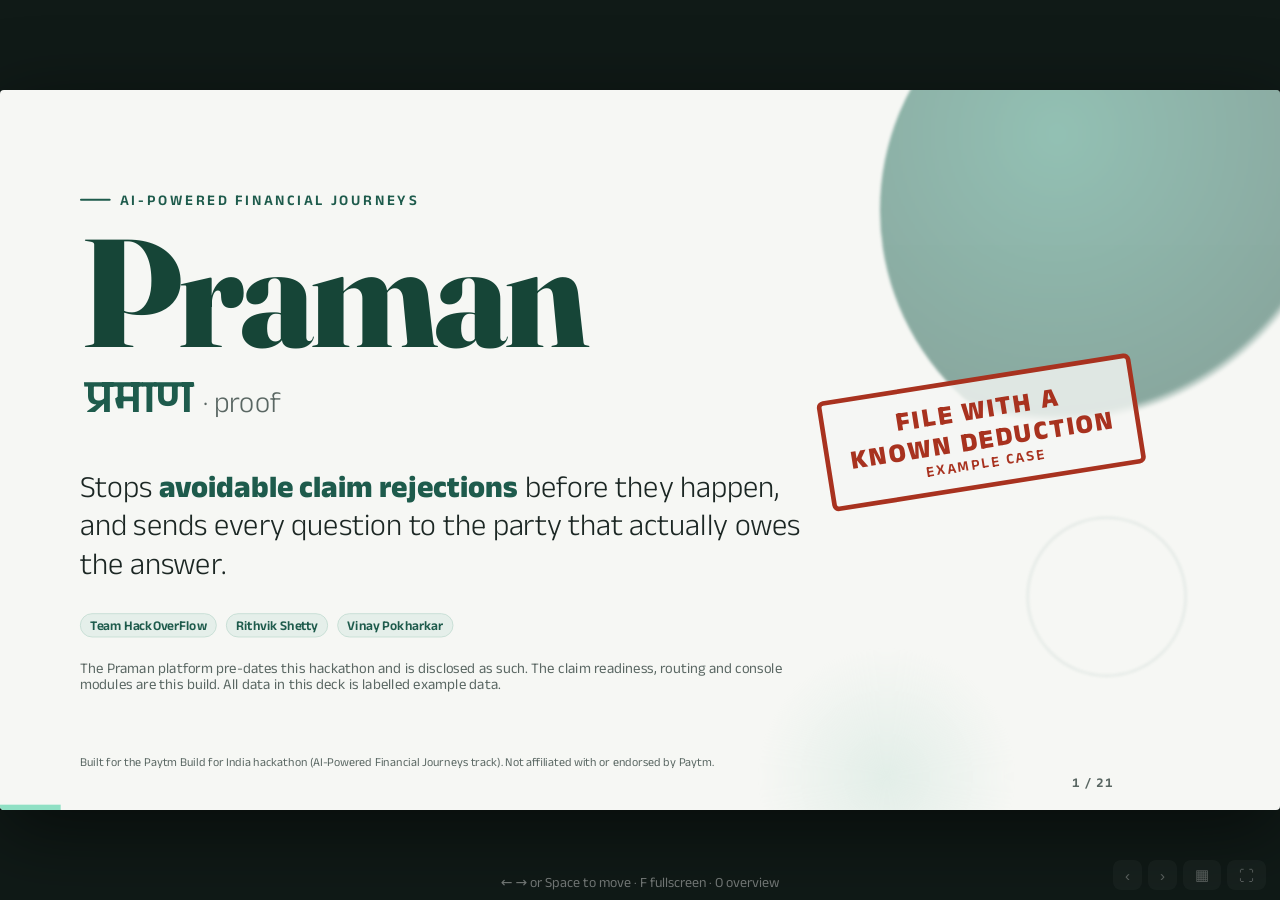
==== commit bb107205: "Pitch deck: add start options, n8n delivery, premium reminders; console is Cases and Complaints Thre" ====
--- a/frontend/public/deck/index.html
+++ b/frontend/public/deck/index.html
@@ -443,9 +443,23 @@
     <div class="three">
       <div class="promise rv" style="--i:2"><span class="n">1</span><h3>Stops avoidable rejections</h3><p>A rule engine checks the claim against the policy and bill <b>before</b> filing. One of three answers: file, do not file yet, or file with a known deduction.</p></div>
       <div class="promise rv" style="--i:3"><span class="n">2</span><h3>Sends it to the right party</h3><p>A router names who owes the answer: insurer, lender or distributor. Each has its own first step and its own clock.</p></div>
-      <div class="promise rv" style="--i:4"><span class="n">3</span><h3>Shows the distributor its benefit</h3><p>A console counts, from recorded events only, which cases needed the distributor and which went straight to the insurer.</p></div>
-    </div>
-    <div class="nots rv" style="--i:6"><b style="color:var(--ink)">What it does not do:</b> <span class="badge red">recommend a policy</span><span class="badge red">predict approval</span><span class="badge red">score credit</span><span class="badge red">file anything automatically</span></div>
+      <div class="promise rv" style="--i:4"><span class="n">3</span><h3>Shows the distributor what needs it</h3><p>A console lists the cases that need the distributor and the complaints waiting for a person, read from recorded events only.</p></div>
+    </div>
+    <div class="nots rv" style="--i:6"><b style="color:var(--ink)">What it does not do:</b> <span class="badge red">rank or recommend a policy</span><span class="badge red">predict approval</span><span class="badge red">score credit</span><span class="badge red">file anything automatically</span></div>
+  </div>
+</section>
+
+<!-- 4b THREE WAYS IN -->
+<section class="slide" id="s4b" data-title="Three ways in">
+  <div class="eyebrow rv">How a customer starts</div>
+  <h2 class="rv" style="--i:1">Pick a start. <em>Praman does the rest.</em></h2>
+  <div class="body" style="flex-direction:column;align-items:stretch;justify-content:center;gap:0">
+    <div class="three">
+      <div class="promise rv" style="--i:2;min-height:0"><span class="n">1</span><h3 style="margin-top:80px">Find a policy</h3><p style="font-size:25px">Tap-to-answer questions: who is covered (parents too), ages, any illness, cover or payout wanted, years. Then options found online, unranked, and what to check before buying.</p></div>
+      <div class="promise rv" style="--i:3;min-height:0"><span class="n">2</span><h3 style="margin-top:80px">Check my policy</h3><p style="font-size:25px">Send the PDF or a photo and ask anything. Each answer comes from the document or the rules, with its page. If it is not there, Praman says so.</p></div>
+      <div class="promise rv" style="--i:4;min-height:0"><span class="n">3</span><h3 style="margin-top:80px">Complaint</h3><p style="font-size:25px">Say what went wrong, send the policy or just its number. If Praman cannot settle it, or she asks for a person, the complaint is registered with how to reach her.</p></div>
+    </div>
+    <div class="nots rv" style="--i:6"><b style="color:var(--ink)">By design:</b> <span class="badge pine">only the kind of cover goes to the web search, never ages, names or illness</span><span class="badge pine">answers kept in memory, not stored</span><span class="badge pine">a complaint needs her yes</span></div>
   </div>
 </section>
 
@@ -663,28 +677,53 @@
   </div>
 </section>
 
+<!-- 12b DELIVERY AND FOLLOW-UP -->
+<section class="slide" id="s12b" data-title="Delivery and follow-up">
+  <div class="eyebrow rv">After she approves</div>
+  <h2 class="rv" style="--i:1">Praman decides what and to whom. <em>n8n decides how and when.</em></h2>
+  <div class="body" style="flex-direction:column;align-items:stretch;justify-content:center;gap:0;margin-top:10px">
+    <div class="three">
+      <div class="promise rv" style="--i:2;min-height:0"><span class="n">1</span><h3 style="margin-top:80px">Approve, and agree</h3><p style="font-size:25px">She approves the letter and agrees to Praman contacting the insurer for her. Without both, nothing leaves. Until then the screen says "Approved and ready to send".</p></div>
+      <div class="promise rv" style="--i:3;min-height:0"><span class="n">2</span><h3 style="margin-top:80px">n8n delivers</h3><p style="font-size:25px">The letter goes out with account, Aadhaar, PAN and policy numbers masked, signed with a shared secret. n8n sends it and reports back. Only then is it marked sent.</p></div>
+      <div class="promise rv" style="--i:4;min-height:0"><span class="n">3</span><h3 style="margin-top:80px">n8n watches the clock</h3><p style="font-size:25px">It waits out that step's window, then asks Praman what is due. The case's own ladder answers: escalate, ask an agent, wait or stop. The agent gets an email, she gets a nudge.</p></div>
+    </div>
+    <div class="nots rv" style="--i:6"><b style="color:var(--ink)">Honest wording:</b> <span class="badge pine">"sent" means n8n reported it went out</span><span class="badge red">never "the insurer received it"</span><span class="badge">stops if resolved, deleted or consent withdrawn</span></div>
+  </div>
+</section>
+
+<!-- 12c PREMIUM REMINDERS -->
+<section class="slide" id="s12c" data-title="Premium reminders">
+  <div class="eyebrow rv">When she asks</div>
+  <h2 class="rv" style="--i:1">A reminder to pay the premium, <em>only if she wants one.</em></h2>
+  <div class="body" style="flex-direction:column;align-items:stretch;justify-content:center;gap:0">
+    <div class="cards4">
+      <div class="card rv" style="--i:2"><div class="ico pine"><svg viewBox="0 0 24 24"><path d="M4 5h16v11H9l-5 4z"/></svg></div><h3>She asks</h3><p>"Remind me to pay my premium", in the chat, in her language.</p></div>
+      <div class="card rv" style="--i:3"><div class="ico pine"><svg viewBox="0 0 24 24"><rect x="4" y="5" width="16" height="15" rx="2"/><path d="M4 10h16M9 3v4M15 3v4"/></svg></div><h3>She confirms the date</h3><p>Offered from her policy if it shows one, otherwise she types it. Nothing is assumed.</p></div>
+      <div class="card rv" style="--i:4"><div class="ico pine"><svg viewBox="0 0 24 24"><path d="M5 12l4 4 10-10"/></svg></div><h3>She agrees</h3><p>Her email and the dates go to n8n only with her yes. No policy details, no phone number.</p></div>
+      <div class="card rv" style="--i:5"><div class="ico amber"><svg viewBox="0 0 24 24"><rect x="3" y="5" width="18" height="14" rx="2"/><path d="M3 7l9 6 9-6"/></svg></div><h3>She is reminded</h3><p>7 days and 1 day before. "Stop reminders" cancels it at once.</p></div>
+    </div>
+    <div class="banner rv" style="--i:7"><span>The email says the premium <b style="color:#8fe0c4">may be</b> due. Praman cannot see payments.</span><span class="badge pine" style="font-size:24px">never "overdue", never "paid"</span></div>
+  </div>
+</section>
+
 <!-- 13 CONSOLE -->
 <section class="slide" id="s13" data-title="The distributor console">
   <div class="eyebrow rv">The distributor's view</div>
-  <h2 class="rv" style="--i:1">Its own benefit, <em>counted from events.</em></h2>
+  <h2 class="rv" style="--i:1">Cases and complaints, <em>in one console.</em></h2>
   <div class="body" style="margin-top:26px;align-items:flex-start">
     <div class="con">
       <div class="rv left" style="--i:2">
-        <div class="head"><div class="lab">HEADLINE · EXAMPLE CASES</div><div class="h">Of <b id="c13a">0</b> cases, <b id="c13b">0</b> needed the distributor.</div><span class="badge" style="font-size:18px">counted from the example cases</span></div>
+        <div class="head"><div class="lab">COMPLAINTS · EXAMPLE CASE</div><div class="h"><b id="c13a">0</b> waiting for a person.</div><span class="badge" style="font-size:18px">registered when the chat could not settle it</span></div>
         <div class="counters" style="margin-top:22px">
-          <div class="ctr"><b>11</b>counters, each from event rows</div>
-          <div class="ctr"><b>0</b>invented numbers, projected savings or cost figures</div>
+          <div class="ctr"><b>2</b>tabs: Cases and Complaints</div>
+          <div class="ctr"><b>0</b>sent to the insurer</div>
         </div>
       </div>
       <div class="cases">
         <div class="case rv right" style="--i:3"><div><b>Admission</b><small>health · coverage question</small></div><div>Insurer: Example General Insurance <small>file with a known deduction</small></div><span class="badge pine">routed away</span></div>
         <div class="case rv right" style="--i:4"><div><b>Non-disclosure</b><small>health · claim denied</small></div><div>Insurer: Example General Insurance <small>moratorium ground · draft ready</small></div><span class="badge pine">routed away</span></div>
         <div class="case rv right" style="--i:5"><div><b>Double debit</b><small>platform · payment failed</small></div><div>Distributor <small>support ticket</small></div><span class="badge">needs distributor</span></div>
-        <div class="counters rv right" style="--i:6;grid-template-columns:repeat(3,1fr)">
-          <div class="ctr">readiness checks run</div><div class="ctr">claims stopped, and why</div><div class="ctr">deductions explained</div>
-          <div class="ctr">coverage queries drafted</div><div class="ctr">insurer queries caught</div><div class="ctr">answers confirmed solved</div>
-        </div>
-        <p class="note rv" style="--i:7">"What would this save?" Multiply the count by your own cost per ticket. We do not invent that number.</p>
+        <div class="case rv right" style="--i:6"><div><b>Complaint C-12</b><small>health · claim denied</small></div><div>"My claim was rejected after six years." <small>Reach her on +91******3210 · policy ending 6789</small></div><span class="badge red">pending</span></div>
       </div>
     </div>
   </div>
@@ -718,7 +757,7 @@
       <div class="tc rv" style="--i:5"><div class="ico"><svg viewBox="0 0 24 24"><path d="M4 7h16M9 7V4h6v3M6 7l1 13h10l1-13"/></svg></div><h3>"Delete everything" works</h3><p>Case, documents, letters and events, including from the console.</p>
         <div class="del" id="del15"><div><span>demo-admission</span><span>✓</span></div><div><span>documents, letters</span><span>✓</span></div><div><span>events</span><span>✓</span></div></div></div>
       <div class="tc rv" style="--i:6"><div class="ico amber"><svg viewBox="0 0 24 24"><path d="M12 3l9 16H3z"/><path d="M12 10v4M12 17h.01"/></svg></div><h3>Verified or badged</h3><p>Every legal value carries <b>verified_by</b>. Until a named person checks it, it shows <span class="badge" style="font-size:16px">Not yet verified</span></p></div>
-      <div class="tc rv" style="--i:7"><div class="ico"><svg viewBox="0 0 24 24"><path d="M3 11l18-7-7 18-2-8z"/></svg></div><h3>Nothing is filed</h3><p>Praman drafts. The customer approves. The screen says <b>"Approved and ready to send"</b>, and a test keeps it honest.</p></div>
+      <div class="tc rv" style="--i:7"><div class="ico"><svg viewBox="0 0 24 24"><path d="M3 11l18-7-7 18-2-8z"/></svg></div><h3>Nothing is filed</h3><p>Praman drafts. The customer approves. The screen says <b>"Approved and ready to send"</b> until n8n reports it went out, and a test keeps it honest.</p></div>
     </div>
   </div>
 </section>
@@ -729,14 +768,14 @@
   <h2 class="rv" style="--i:1">Built, tested, <em>and honest about the rest.</em></h2>
   <div class="body" style="flex-direction:column;align-items:stretch;justify-content:center;gap:0;margin-top:20px">
     <div class="stats">
-      <div class="stat rv" style="--i:2"><b data-count="978">0</b><span>backend tests, all passing, none touching the network</span></div>
+      <div class="stat rv" style="--i:2"><b data-count="1161">0</b><span>backend tests, all passing, none touching the network</span></div>
       <div class="stat rv" style="--i:3"><b data-count="7">0</b><span>claim rules, each with blocked, clear and missing-fact tests</span></div>
       <div class="stat rv" style="--i:4"><b data-count="11">0</b><span>languages across the site, voice in and out</span></div>
       <div class="stat rv" style="--i:5"><b data-count="3">0</b><span>verdicts: file, do not file yet, file with a known deduction</span></div>
     </div>
     <div class="nx">
-      <div class="built rv left" style="--i:6"><h3>Built</h3><ul><li>Readiness engine, router, checklist, drafts</li><li>Coverage Q&amp;A with citations and a live, labelled news layer</li><li>Voice in and out, 11 languages</li><li>Consent, redaction, delete, distributor console</li></ul></div>
-      <div class="next rv right" style="--i:7"><h3>Next, not claimed</h3><ul><li>Lending "fair offer" ruleset: same engine, one YAML</li><li>Motor ruleset, and claim deadline reminders</li><li>Hand-checking every <b>UNVERIFIED</b> value against its source</li></ul></div>
+      <div class="built rv left" style="--i:6"><h3>Built</h3><ul><li>Readiness engine, router, checklist, drafts</li><li>Three start options, including find a policy for parents</li><li>Letters delivered and followed up through n8n, with consent</li><li>Premium reminders by email, only when asked</li><li>Coverage Q&amp;A with citations, voice, 11 languages, a complaints console</li></ul></div>
+      <div class="next rv right" style="--i:7"><h3>Next, not claimed</h3><ul><li>Lending "fair offer" ruleset: same engine, one YAML</li><li>Motor ruleset and claim-deadline rules</li><li>Real insurer delivery addresses: today's adapters are examples</li><li>Hand-checking every <b>UNVERIFIED</b> value against its source</li></ul></div>
     </div>
   </div>
 </section>
@@ -747,7 +786,7 @@
   <h2 class="rv" style="--i:1">Stop the rejection <em>before it happens.</em></h2>
   <p class="sub rv" style="--i:2">And send every question to the party that owes the answer.</p>
   <div class="stamp2 rv" style="--i:4"><span class="badge pine" style="font-size:24px">Team HackOverFlow</span><span class="badge pine" style="font-size:24px">Rithvik Shetty</span><span class="badge pine" style="font-size:24px">Vinay Pokharkar</span></div>
-  <div class="footer-credit"><span>Built for the Paytm Build for India hackathon (AI-Powered Financial Journeys track). Not affiliated with or endorsed by Paytm.</span><span>Prototype. Example data. Nothing is filed or sent.</span></div>
+  <div class="footer-credit"><span>Built for the Paytm Build for India hackathon (AI-Powered Financial Journeys track). Not affiliated with or endorsed by Paytm.</span><span>Prototype. Example data. Nothing is filed; a letter goes out only after approval and consent.</span></div>
 </section>
 
 <div id="bar"></div>
@@ -875,8 +914,8 @@
       later(function(){btn.classList.remove('press');btn.classList.add('done');btn.textContent='Approved and ready to send';ok.textContent='Nothing is sent from here.'},5900);
     },
     s13:function(){
-      var a=$('#c13a'),b=$('#c13b');a.textContent='0';b.textContent='0';
-      later(function(){countTo(a,3,900);later(function(){countTo(b,1,700)},700)},1500);
+      var a=$('#c13a');a.textContent='0';
+      later(function(){countTo(a,1,700)},1500);
     },
     s14:function(){
       var pills=$$('#s14 .pill');
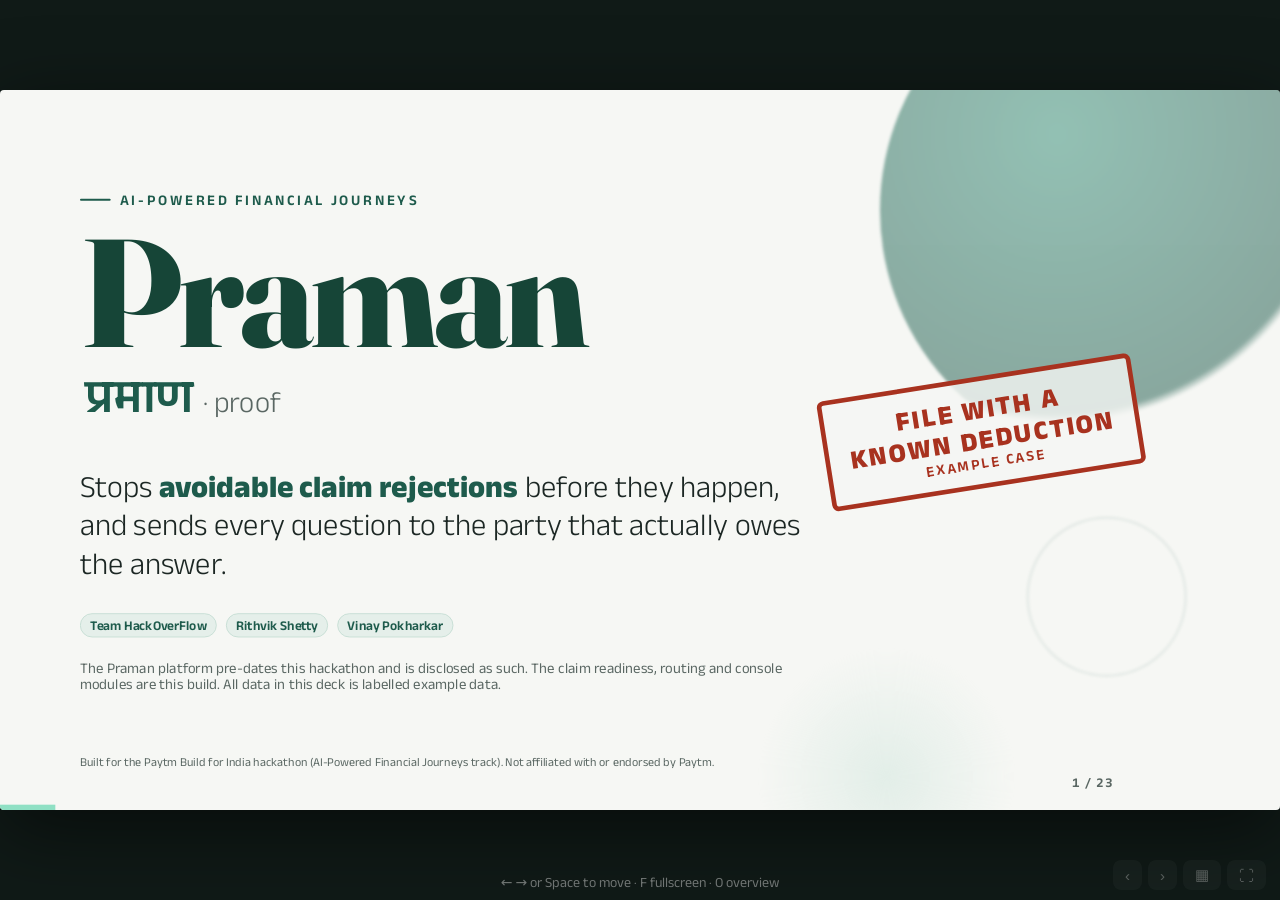
==== commit 18658426: "Pitch deck: phone calls, paper checks and bill split; add PowerPoint copy; README: deploy guide and " ====
--- a/frontend/public/deck/index.html
+++ b/frontend/public/deck/index.html
@@ -463,13 +463,28 @@
   </div>
 </section>
 
+<!-- 4c PHONE CALLS -->
+<section class="slide" id="s4c" data-title="Phone calls">
+  <div class="eyebrow rv">Not everyone types</div>
+  <h2 class="rv" style="--i:1">She can just <em>call.</em></h2>
+  <div class="body" style="flex-direction:column;align-items:stretch;justify-content:center;gap:0">
+    <div class="cards4">
+      <div class="card rv" style="--i:2"><div class="ico pine"><svg viewBox="0 0 24 24"><path d="M5 4h4l2 5-2.5 1.5a11 11 0 0 0 5 5L15 13l5 2v4a2 2 0 0 1-2 2A15 15 0 0 1 3 6a2 2 0 0 1 2-2z"/></svg></div><h3>A voice agent holds the call</h3><p>It greets her, listens, speaks her language and handles interruptions. It says it is an AI.</p></div>
+      <div class="card rv" style="--i:3"><div class="ico pine"><svg viewBox="0 0 24 24"><path d="M4 5h16v11H9l-5 4z"/></svg></div><h3>Praman answers every turn</h3><p>The same conversation as the chat and WhatsApp: find a policy, check my policy, complaint.</p></div>
+      <div class="card rv" style="--i:4"><div class="ico pine"><svg viewBox="0 0 24 24"><circle cx="12" cy="8" r="4"/><path d="M4 21a8 8 0 0 1 16 0"/></svg></div><h3>Same person, same case</h3><p>Her number is her case. A policy she sent on WhatsApp is the one she is asked about on the phone.</p></div>
+      <div class="card rv" style="--i:5"><div class="ico amber"><svg viewBox="0 0 24 24"><path d="M12 3l9 16H3z"/><path d="M12 10v4M12 17h.01"/></svg></div><h3>Made to be heard</h3><p>Short replies, no links, no lists, no page numbers. Only that a call happened is recorded, never what was said.</p></div>
+    </div>
+    <div class="banner rv" style="--i:7"><span>Praman never rings a number on its own. <b style="color:#8fe0c4">She calls.</b></span><span class="badge pine" style="font-size:24px">no public endpoint can ring a stranger</span></div>
+  </div>
+</section>
+
 <!-- 5 ARCHITECTURE -->
 <section class="slide" id="s5" data-title="How it works">
   <div class="eyebrow rv">How it works</div>
   <h2 class="rv" style="--i:1">One process. <em>Adapters at the edge.</em></h2>
   <div class="body">
     <div class="arch rv" style="--i:2">
-      <div class="col"><div class="box" data-n="0"><b>Customer</b>WhatsApp, web chat, voice. 11 languages.</div></div>
+      <div class="col"><div class="box" data-n="0"><b>Customer</b>WhatsApp, web chat, phone call. 11 languages.</div></div>
       <div class="arrow" data-a="0">›</div>
       <div class="col"><div class="box" data-n="1"><b>Conversation</b>Consent before reading. Delete everything. Checklist.</div></div>
       <div class="arrow" data-a="1">›</div>
@@ -558,6 +573,21 @@
   </div>
 </section>
 
+<!-- 6b PAPERS AND SPLIT -->
+<section class="slide" id="s6b" data-title="Papers checked, bill split">
+  <div class="eyebrow rv">Before the insurer's query</div>
+  <h2 class="rv" style="--i:1">Catch the mismatch, <em>then split the bill.</em></h2>
+  <div class="body" style="flex-direction:column;align-items:stretch;justify-content:center;gap:0">
+    <div class="cards4">
+      <div class="card rv" style="--i:2"><div class="ico pine"><svg viewBox="0 0 24 24"><path d="M14 3H7a2 2 0 0 0-2 2v14a2 2 0 0 0 2 2h10a2 2 0 0 0 2-2V8z"/><path d="M14 3v5h5M9 14h6"/></svg></div><h3>Names and dates</h3><p>Patient against insured names. Admission inside the policy period. Discharge after admission.</p></div>
+      <div class="card rv" style="--i:3"><div class="ico pine"><svg viewBox="0 0 24 24"><path d="M5 12l4 4 10-10"/></svg></div><h3>Bill adds up</h3><p>Bill total against its own lines, and items insurers usually do not pay, flagged before filing.</p></div>
+      <div class="card rv" style="--i:4"><div class="ico amber"><svg viewBox="0 0 24 24"><path d="M3 18V8M3 14h18v4M21 14v-2a3 3 0 0 0-3-3h-7v5"/><circle cx="7" cy="11" r="1.6"/></svg></div><h3>Who pays what</h3><p>Bill minus unpaid items, room-cap cut, co-payment, anything above the sum insured: the insurer's share, and hers.</p></div>
+      <div class="card rv" style="--i:5"><div class="ico pine"><svg viewBox="0 0 24 24"><rect x="4" y="10" width="16" height="10" rx="2"/><path d="M8 10V7a4 4 0 0 1 8 0v3"/></svg></div><h3>Only trusted reads</h3><p>A field below the confidence gate is asked, never used. Nothing is split if the admission is outside the policy.</p></div>
+    </div>
+    <div class="banner rv" style="--i:7"><span>All arithmetic is in the pure engine. The answer says <b style="color:#8fe0c4">"not an approval."</b></span><span class="badge" style="font-size:24px">non-payable list: Not yet verified</span></div>
+  </div>
+</section>
+
 <!-- 7 OUTCOMES -->
 <section class="slide" id="s7" data-title="Three outcomes">
   <div class="eyebrow rv">The verdict</div>
@@ -714,6 +744,7 @@
     <div class="con">
       <div class="rv left" style="--i:2">
         <div class="head"><div class="lab">COMPLAINTS · EXAMPLE CASE</div><div class="h"><b id="c13a">0</b> waiting for a person.</div><span class="badge" style="font-size:18px">registered when the chat could not settle it</span></div>
+        <p class="note" style="margin-top:14px">"View brief" on every case: one English screen for the agent with the problem, her words, Praman's answers, the papers and the next step. No phone number, no file names.</p>
         <div class="counters" style="margin-top:22px">
           <div class="ctr"><b>2</b>tabs: Cases and Complaints</div>
           <div class="ctr"><b>0</b>sent to the insurer</div>
@@ -768,13 +799,13 @@
   <h2 class="rv" style="--i:1">Built, tested, <em>and honest about the rest.</em></h2>
   <div class="body" style="flex-direction:column;align-items:stretch;justify-content:center;gap:0;margin-top:20px">
     <div class="stats">
-      <div class="stat rv" style="--i:2"><b data-count="1161">0</b><span>backend tests, all passing, none touching the network</span></div>
+      <div class="stat rv" style="--i:2"><b data-count="1206">0</b><span>backend tests, all passing, none touching the network</span></div>
       <div class="stat rv" style="--i:3"><b data-count="7">0</b><span>claim rules, each with blocked, clear and missing-fact tests</span></div>
       <div class="stat rv" style="--i:4"><b data-count="11">0</b><span>languages across the site, voice in and out</span></div>
       <div class="stat rv" style="--i:5"><b data-count="3">0</b><span>verdicts: file, do not file yet, file with a known deduction</span></div>
     </div>
     <div class="nx">
-      <div class="built rv left" style="--i:6"><h3>Built</h3><ul><li>Readiness engine, router, checklist, drafts</li><li>Three start options, including find a policy for parents</li><li>Letters delivered and followed up through n8n, with consent</li><li>Premium reminders by email, only when asked</li><li>Coverage Q&amp;A with citations, voice, 11 languages, a complaints console</li></ul></div>
+      <div class="built rv left" style="--i:6"><h3>Built</h3><ul><li>Readiness engine, router, checklist, drafts</li><li>Three start options on web, WhatsApp and phone</li><li>Paper checks and a bill split, before filing</li><li>Letters delivered and followed up through n8n, with consent</li><li>Premium reminders by email, only when asked</li><li>Coverage Q&amp;A with citations, voice, 11 languages, a complaints console</li></ul></div>
       <div class="next rv right" style="--i:7"><h3>Next, not claimed</h3><ul><li>Lending "fair offer" ruleset: same engine, one YAML</li><li>Motor ruleset and claim-deadline rules</li><li>Real insurer delivery addresses: today's adapters are examples</li><li>Hand-checking every <b>UNVERIFIED</b> value against its source</li></ul></div>
     </div>
   </div>
